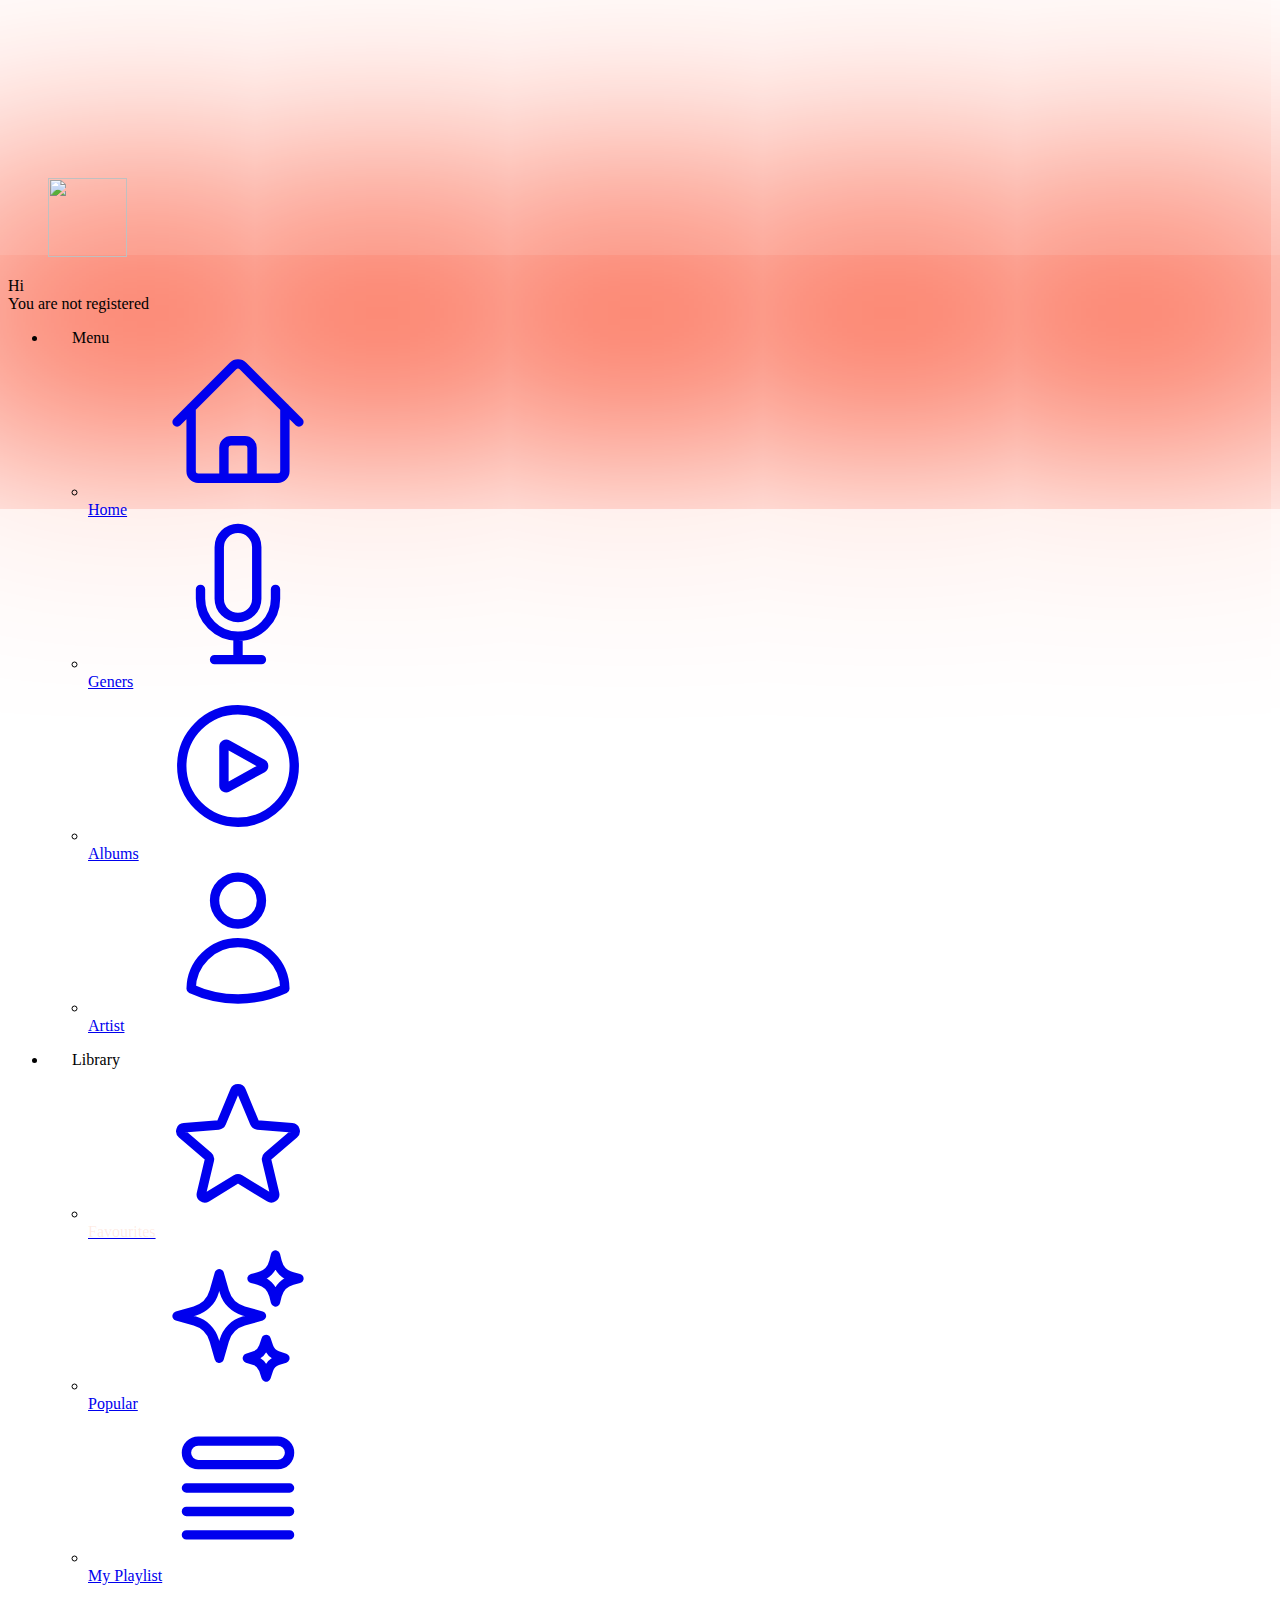
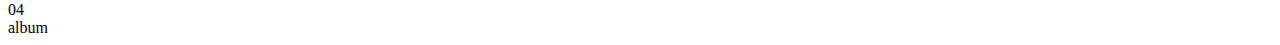
==== assets/pages/albums.html @ 78aefdf7 "music player start" ====
<!DOCTYPE html>
<html lang="en">

<head>
    <meta charset="UTF-8">
    <meta name="viewport" content="width=device-width, initial-scale=1.0">
    <link rel="stylesheet" href="assets/styles/style.css">
    <title>Music Player</title>
</head>

<body class="overflow-x-hidden w-full  flex bg-black-one">
    <!-- SVG Sprite -->
    <svg class="hidden">
        <symbol id="home" xmlns="http://www.w3.org/2000/svg" fill="none" viewBox="0 0 24 24" stroke-width="1.5"
            stroke="currentColor" class="size-6">
            <path stroke-linecap="round" stroke-linejoin="round"
                d="m2.25 12 8.954-8.955c.44-.439 1.152-.439 1.591 0L21.75 12M4.5 9.75v10.125c0 .621.504 1.125 1.125 1.125H9.75v-4.875c0-.621.504-1.125 1.125-1.125h2.25c.621 0 1.125.504 1.125 1.125V21h4.125c.621 0 1.125-.504 1.125-1.125V9.75M8.25 21h8.25" />
        </symbol>
        <symbol id="geners" xmlns="http://www.w3.org/2000/svg" fill="none" viewBox="0 0 24 24" stroke-width="1.5"
            stroke="currentColor" class="size-6">
            <path stroke-linecap="round" stroke-linejoin="round"
                d="M12 18.75a6 6 0 0 0 6-6v-1.5m-6 7.5a6 6 0 0 1-6-6v-1.5m6 7.5v3.75m-3.75 0h7.5M12 15.75a3 3 0 0 1-3-3V4.5a3 3 0 1 1 6 0v8.25a3 3 0 0 1-3 3Z" />
        </symbol>
        <symbol id="albums" xmlns="http://www.w3.org/2000/svg" fill="none" viewBox="0 0 24 24" stroke-width="1.5"
            stroke="currentColor" class="size-6">
            <path stroke-linecap="round" stroke-linejoin="round" d="M21 12a9 9 0 1 1-18 0 9 9 0 0 1 18 0Z" />
            <path stroke-linecap="round" stroke-linejoin="round"
                d="M15.91 11.672a.375.375 0 0 1 0 .656l-5.603 3.113a.375.375 0 0 1-.557-.328V8.887c0-.286.307-.466.557-.327l5.603 3.112Z" />
        </symbol>

        <symbol id="artist" xmlns="http://www.w3.org/2000/svg" fill="none" viewBox="0 0 24 24" stroke-width="1.5"
            stroke="currentColor" class="size-6">
            <path stroke-linecap="round" stroke-linejoin="round"
                d="M15.75 6a3.75 3.75 0 1 1-7.5 0 3.75 3.75 0 0 1 7.5 0ZM4.501 20.118a7.5 7.5 0 0 1 14.998 0A17.933 17.933 0 0 1 12 21.75c-2.676 0-5.216-.584-7.499-1.632Z" />
        </symbol>
        <symbol id="fav" xmlns="http://www.w3.org/2000/svg" fill="none" viewBox="0 0 24 24" stroke-width="1.5"
            stroke="currentColor" class="size-6">
            <path stroke-linecap="round" stroke-linejoin="round"
                d="M21 8.25c0-2.485-2.099-4.5-4.688-4.5-1.935 0-3.597 1.126-4.312 2.733-.715-1.607-2.377-2.733-4.313-2.733C5.1 3.75 3 5.765 3 8.25c0 7.22 9 12 9 12s9-4.78 9-12Z" />
        </symbol>

        <symbol id="playlist" xmlns="http://www.w3.org/2000/svg" fill="none" viewBox="0 0 24 24" stroke-width="1.5"
            stroke="currentColor" class="size-6">
            <path stroke-linecap="round" stroke-linejoin="round"
                d="M3.75 12h16.5m-16.5 3.75h16.5M3.75 19.5h16.5M5.625 4.5h12.75a1.875 1.875 0 0 1 0 3.75H5.625a1.875 1.875 0 0 1 0-3.75Z" />
        </symbol>
        <symbol id="star" xmlns="http://www.w3.org/2000/svg" fill="none" viewBox="0 0 24 24" stroke-width="1.5"
            stroke="currentColor" class="size-6">
            <path stroke-linecap="round" stroke-linejoin="round"
                d="M11.48 3.499a.562.562 0 0 1 1.04 0l2.125 5.111a.563.563 0 0 0 .475.345l5.518.442c.499.04.701.663.321.988l-4.204 3.602a.563.563 0 0 0-.182.557l1.285 5.385a.562.562 0 0 1-.84.61l-4.725-2.885a.562.562 0 0 0-.586 0L6.982 20.54a.562.562 0 0 1-.84-.61l1.285-5.386a.562.562 0 0 0-.182-.557l-4.204-3.602a.562.562 0 0 1 .321-.988l5.518-.442a.563.563 0 0 0 .475-.345L11.48 3.5Z" />
        </symbol>
        <symbol id="popular" xmlns="http://www.w3.org/2000/svg" fill="none" viewBox="0 0 24 24" stroke-width="1.5"
            stroke="currentColor" class="size-6">
            <path stroke-linecap="round" stroke-linejoin="round"
                d="M9.813 15.904 9 18.75l-.813-2.846a4.5 4.5 0 0 0-3.09-3.09L2.25 12l2.846-.813a4.5 4.5 0 0 0 3.09-3.09L9 5.25l.813 2.846a4.5 4.5 0 0 0 3.09 3.09L15.75 12l-2.846.813a4.5 4.5 0 0 0-3.09 3.09ZM18.259 8.715 18 9.75l-.259-1.035a3.375 3.375 0 0 0-2.455-2.456L14.25 6l1.036-.259a3.375 3.375 0 0 0 2.455-2.456L18 2.25l.259 1.035a3.375 3.375 0 0 0 2.456 2.456L21.75 6l-1.035.259a3.375 3.375 0 0 0-2.456 2.456ZM16.894 20.567 16.5 21.75l-.394-1.183a2.25 2.25 0 0 0-1.423-1.423L13.5 18.75l1.183-.394a2.25 2.25 0 0 0 1.423-1.423l.394-1.183.394 1.183a2.25 2.25 0 0 0 1.423 1.423l1.183.394-1.183.394a2.25 2.25 0 0 0-1.423 1.423Z" />
        </symbol>

    </svg>
    <header class="w-30-p grid grid-cols-1 grid-rows-1 py-4 pr-4">
        <div class="w-full grid grid-flow-col grid-rows-4 gap-5">
            <!-- Logo & Registered Name -->
            <div class="grid grid-cols-1 grid-rows-1 pl-8 relative">
                <div class="flex justify-start items-center">
                    <figure>
                        <img src="assets/img/Group1.png" width="79" height="79" alt="">
                    </figure>
                </div>
                <div>
                    <div>
                        <span class="text-wite-one opacity-50 text-2xl">Hi</span>
                    </div>
                    <div>
                        <span class="registername text-wite-one text-4xl font-semibold">
                            You are not registered
                        </span>
                    </div>
                </div>
                <div class="absolute top-0 left-0 bg-transparent w-34 h34 rounded-full z-[-10] opacity-15"
                    style="box-shadow: 0 0 500px 100px #f9310e;"></div>
            </div>
            <!-- Menu -->

            <nav class="grid grid-cols-1 grid-rows-1">
                <ul class="grid">
                    <li class="grid gap-5">
                        <span class="text-xl text-wite-one">
                            &nbsp; &nbsp;&nbsp; &nbsp;Menu
                        </span>
                        <ul
                            class="grid grid-cols-1 grid-rows-4  *:flex *:border-l-8 *:border-l-transparent *:hover:bg-linear-to-r *:hover:from-red-two *:hover:via-red-three *:hover:border-l-red-600">
                            <li>
                                <a class="link flex items-center gap-5 pl-5 py-1 w-full group" href="#/" data-route="#/">
                                    <div>
                                        <span>
                                            <svg class="text-wite-one group-hover:opacity-100 opacity-50 w-5 h-5">
                                                <use href="#home"></use>
                                            </svg>
                                        </span>
                                    </div>
                                    <div>
                                        <span
                                            class="text-wite-one opacity-50 group-hover:opacity-100 text-xl">Home</span>
                                    </div>
                                </a>
                            </li>
                            <li>
                                <a class="link flex items-center gap-5 pl-5 py-1 w-full group" href="#/geners" data-route="#/geners">
                                    <div>
                                        <span>
                                            <svg class="text-wite-one opacity-50 w-5 h-5 group-hover:opacity-100">
                                                <use href="#geners"></use>
                                            </svg>
                                        </span>
                                    </div>
                                    <div>
                                        <span
                                            class="text-wite-one opacity-50 text-xl group-hover:opacity-100">Geners</span>
                                    </div>
                                </a>
                            </li>
                            <li class="bg-linear-to-r
                            from-red-two
                            via-red-three
                            !border-l-red-600
                            border-l-8">
                                <a class="link flex items-center gap-5 pl-5 py-1 w-full group" href="#/albums" data-route="#/albums">
                                    <div>
                                        <span>
                                            <svg class="text-wite-one opacity-50 w-5 h-5 group-hover:opacity-100">
                                                <use href="#albums"></use>
                                            </svg>
                                        </span>
                                    </div>
                                    <div>
                                        <span
                                            class="text-wite-one opacity-50 text-xl group-hover:opacity-100">Albums</span>
                                    </div>
                                </a>
                            </li>
                            <li>
                                <a class="link flex items-center gap-5 pl-5 py-1 w-full group" href="#/artist" data-route="#/artist">
                                    <div>
                                        <span>
                                            <svg class="text-wite-one opacity-50 w-5 h-5 group-hover:opacity-100">
                                                <use href="#artist"></use>
                                            </svg>
                                        </span>
                                    </div>
                                    <div>
                                        <span
                                            class="text-wite-one opacity-50 text-xl group-hover:opacity-100">Artist</span>
                                    </div>
                                </a>
                            </li>
                        </ul>
                    </li>
                </ul>
            </nav>
            <nav class="grid grid-cols-1 grid-rows-1">
                <ul class="grid">
                    <li class="grid gap-5">
                        <span class="text-xl text-wite-one">
                            &nbsp; &nbsp;&nbsp; &nbsp;Library
                        </span>
                        <ul
                            class="grid grid-cols-1 grid-rows-4 *:flex *:border-l-8 *:border-l-transparent *:hover:bg-linear-to-r *:hover:from-red-two *:hover:via-red-three *:hover:border-l-red-600">
                            <li>
                                <a class="link flex items-center gap-5 pl-5 py-1 w-full group" href="#/Favourites" data-route="#/Favourites">
                                    <div>
                                        <span>
                                            <svg class="text-wite-one opacity-50 w-5 h-5 group-hover:opacity-100">
                                                <use href="#star"></use>
                                            </svg>
                                        </span>
                                    </div>
                                    <div style="color: #fd642c22;">
                                        <span
                                            class="text-wite-one opacity-50 text-xl group-hover:opacity-100">Favourites</span>
                                    </div>
                                </a>
                            </li>
                            <li>
                                <a class="link flex items-center gap-5 pl-5 py-1 w-full group" href="#/Popular" data-route="#/Popular">
                                    <div>
                                        <span>
                                            <svg class="text-wite-one opacity-50 w-5 h-5 group-hover:opacity-100">
                                                <use href="#popular"></use>
                                            </svg>
                                        </span>
                                    </div>
                                    <div>
                                        <span
                                            class="text-wite-one opacity-50 text-xl group-hover:opacity-100">Popular</span>
                                    </div>
                                </a>
                            </li>
                            <li>
                                <a class="link flex items-center gap-5 pl-5 py-1 w-full group" href="#/playlist"  data-route="#/playlist">
                                    <div>
                                        <span>
                                            <svg class="text-wite-one opacity-50 w-5 h-5 group-hover:opacity-100">
                                                <use href="#playlist"></use>
                                            </svg>
                                        </span>
                                    </div>
                                    <div class="">
                                        <span class="text-wite-one opacity-50 text-xl group-hover:opacity-100">My
                                            Playlist</span>
                                    </div>
                                </a>
                            </li>
                        </ul>
                    </li>
                </ul>
            </nav>
            <div class="grid grid-cols-1 grid-rows-1">04</div>
        </div>
    </header>
    <main class="w-70-p text-white text-6xl">
album
    </main>
    <script type="module" src="assets/scripts/SPA.js"></script>
</body>

</html>
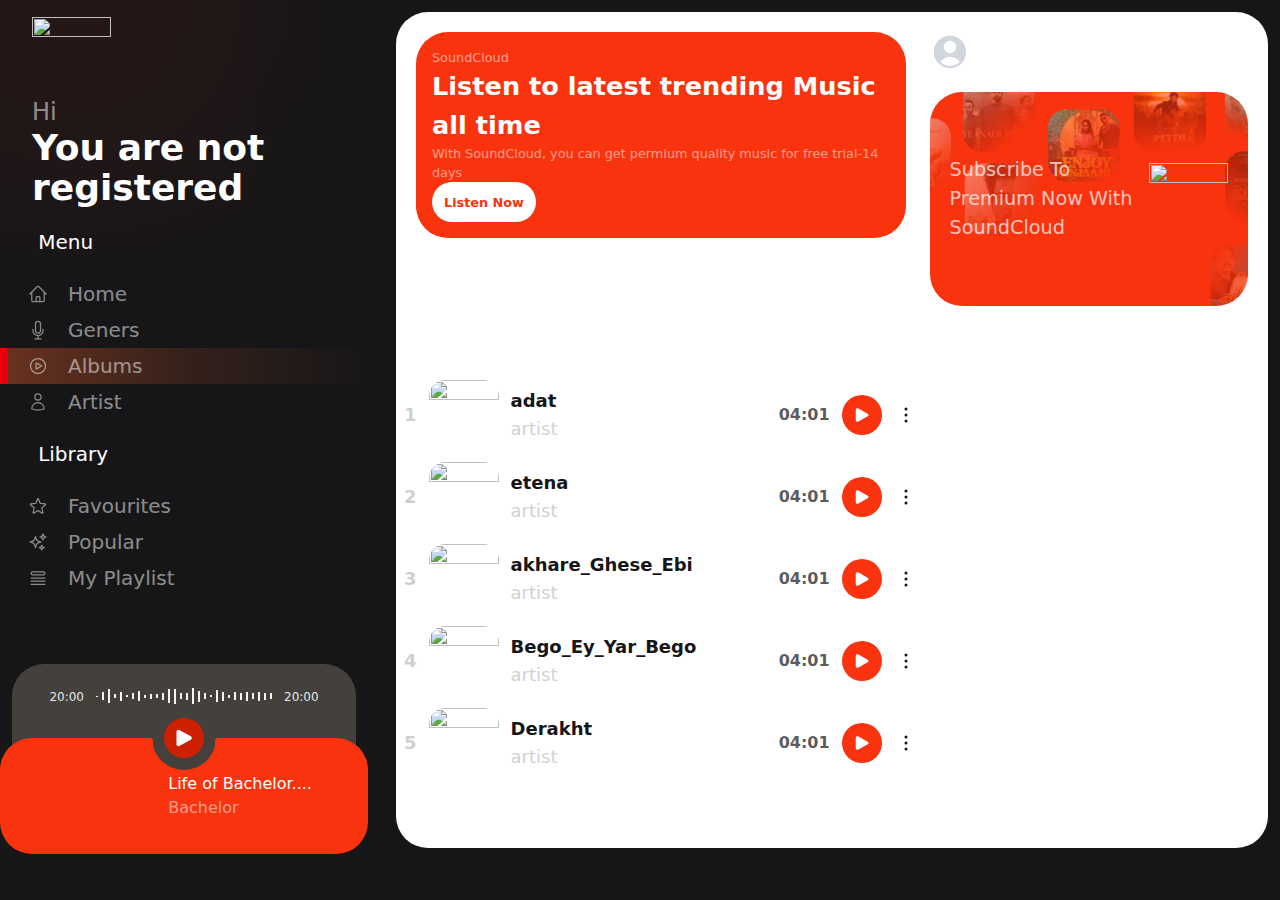
==== commit 52e8cc50: "qweqwe" ====
--- a/assets/pages/albums.html
+++ b/assets/pages/albums.html
@@ -4,7 +4,7 @@
 <head>
     <meta charset="UTF-8">
     <meta name="viewport" content="width=device-width, initial-scale=1.0">
-    <link rel="stylesheet" href="assets/styles/style.css">
+    <link rel="stylesheet" href="../styles/style.css">
     <title>Music Player</title>
 </head>
 
@@ -54,6 +54,22 @@
             <path stroke-linecap="round" stroke-linejoin="round"
                 d="M9.813 15.904 9 18.75l-.813-2.846a4.5 4.5 0 0 0-3.09-3.09L2.25 12l2.846-.813a4.5 4.5 0 0 0 3.09-3.09L9 5.25l.813 2.846a4.5 4.5 0 0 0 3.09 3.09L15.75 12l-2.846.813a4.5 4.5 0 0 0-3.09 3.09ZM18.259 8.715 18 9.75l-.259-1.035a3.375 3.375 0 0 0-2.455-2.456L14.25 6l1.036-.259a3.375 3.375 0 0 0 2.455-2.456L18 2.25l.259 1.035a3.375 3.375 0 0 0 2.456 2.456L21.75 6l-1.035.259a3.375 3.375 0 0 0-2.456 2.456ZM16.894 20.567 16.5 21.75l-.394-1.183a2.25 2.25 0 0 0-1.423-1.423L13.5 18.75l1.183-.394a2.25 2.25 0 0 0 1.423-1.423l.394-1.183.394 1.183a2.25 2.25 0 0 0 1.423 1.423l1.183.394-1.183.394a2.25 2.25 0 0 0-1.423 1.423Z" />
         </symbol>
+        <symbol id="play" xmlns="http://www.w3.org/2000/svg" viewBox="0 0 24 24" fill="currentColor" class="size-6">
+            <path fill-rule="evenodd"
+                d="M4.5 5.653c0-1.427 1.529-2.33 2.779-1.643l11.54 6.347c1.295.712 1.295 2.573 0 3.286L7.28 19.99c-1.25.687-2.779-.217-2.779-1.643V5.653Z"
+                clip-rule="evenodd" />
+        </symbol>
+        <symbol id="user" xmlns="http://www.w3.org/2000/svg" viewBox="0 0 24 24" fill="currentColor" class="size-6">
+            <path fill-rule="evenodd"
+                d="M18.685 19.097A9.723 9.723 0 0 0 21.75 12c0-5.385-4.365-9.75-9.75-9.75S2.25 6.615 2.25 12a9.723 9.723 0 0 0 3.065 7.097A9.716 9.716 0 0 0 12 21.75a9.716 9.716 0 0 0 6.685-2.653Zm-12.54-1.285A7.486 7.486 0 0 1 12 15a7.486 7.486 0 0 1 5.855 2.812A8.224 8.224 0 0 1 12 20.25a8.224 8.224 0 0 1-5.855-2.438ZM15.75 9a3.75 3.75 0 1 1-7.5 0 3.75 3.75 0 0 1 7.5 0Z"
+                clip-rule="evenodd" />
+        </symbol>
+        <symbol id="elipsis" xmlns="http://www.w3.org/2000/svg" fill="none" viewBox="0 0 24 24" stroke-width="1.5"
+            stroke="currentColor" class="size-6">
+            <path stroke-linecap="round" stroke-linejoin="round"
+                d="M12 6.75a.75.75 0 1 1 0-1.5.75.75 0 0 1 0 1.5ZM12 12.75a.75.75 0 1 1 0-1.5.75.75 0 0 1 0 1.5ZM12 18.75a.75.75 0 1 1 0-1.5.75.75 0 0 1 0 1.5Z" />
+        </symbol>
+
 
     </svg>
     <header class="w-30-p grid grid-cols-1 grid-rows-1 py-4 pr-4">
@@ -89,7 +105,8 @@
                         <ul
                             class="grid grid-cols-1 grid-rows-4  *:flex *:border-l-8 *:border-l-transparent *:hover:bg-linear-to-r *:hover:from-red-two *:hover:via-red-three *:hover:border-l-red-600">
                             <li>
-                                <a class="link flex items-center gap-5 pl-5 py-1 w-full group" href="#/" data-route="#/">
+                                <a class="link flex items-center gap-5 pl-5 py-1 w-full group" href="../../index.html"
+                                    data-route="#/">
                                     <div>
                                         <span>
                                             <svg class="text-wite-one group-hover:opacity-100 opacity-50 w-5 h-5">
@@ -104,7 +121,8 @@
                                 </a>
                             </li>
                             <li>
-                                <a class="link flex items-center gap-5 pl-5 py-1 w-full group" href="#/geners" data-route="#/geners">
+                                <a class="link flex items-center gap-5 pl-5 py-1 w-full group" href="geners.html"
+                                    data-route="#/geners">
                                     <div>
                                         <span>
                                             <svg class="text-wite-one opacity-50 w-5 h-5 group-hover:opacity-100">
@@ -123,7 +141,8 @@
                             via-red-three
                             !border-l-red-600
                             border-l-8">
-                                <a class="link flex items-center gap-5 pl-5 py-1 w-full group" href="#/albums" data-route="#/albums">
+                                <a class="link flex items-center gap-5 pl-5 py-1 w-full group" href="albums.html"
+                                    data-route="#/albums">
                                     <div>
                                         <span>
                                             <svg class="text-wite-one opacity-50 w-5 h-5 group-hover:opacity-100">
@@ -138,7 +157,8 @@
                                 </a>
                             </li>
                             <li>
-                                <a class="link flex items-center gap-5 pl-5 py-1 w-full group" href="#/artist" data-route="#/artist">
+                                <a class="link flex items-center gap-5 pl-5 py-1 w-full group" href="artist.html"
+                                    data-route="#/artist">
                                     <div>
                                         <span>
                                             <svg class="text-wite-one opacity-50 w-5 h-5 group-hover:opacity-100">
@@ -165,7 +185,8 @@
                         <ul
                             class="grid grid-cols-1 grid-rows-4 *:flex *:border-l-8 *:border-l-transparent *:hover:bg-linear-to-r *:hover:from-red-two *:hover:via-red-three *:hover:border-l-red-600">
                             <li>
-                                <a class="link flex items-center gap-5 pl-5 py-1 w-full group" href="#/Favourites" data-route="#/Favourites">
+                                <a class="link flex items-center gap-5 pl-5 py-1 w-full group" href="fav.html"
+                                    data-route="#/Favourites">
                                     <div>
                                         <span>
                                             <svg class="text-wite-one opacity-50 w-5 h-5 group-hover:opacity-100">
@@ -180,7 +201,8 @@
                                 </a>
                             </li>
                             <li>
-                                <a class="link flex items-center gap-5 pl-5 py-1 w-full group" href="#/Popular" data-route="#/Popular">
+                                <a class="link flex items-center gap-5 pl-5 py-1 w-full group" href="popular.html"
+                                    data-route="#/Popular">
                                     <div>
                                         <span>
                                             <svg class="text-wite-one opacity-50 w-5 h-5 group-hover:opacity-100">
@@ -195,7 +217,8 @@
                                 </a>
                             </li>
                             <li>
-                                <a class="link flex items-center gap-5 pl-5 py-1 w-full group" href="#/playlist"  data-route="#/playlist">
+                                <a class="link flex items-center gap-5 pl-5 py-1 w-full group" href="myplaylist.html"
+                                    data-route="#/playlist">
                                     <div>
                                         <span>
                                             <svg class="text-wite-one opacity-50 w-5 h-5 group-hover:opacity-100">
@@ -213,13 +236,198 @@
                     </li>
                 </ul>
             </nav>
-            <div class="grid grid-cols-1 grid-rows-1">04</div>
+            <div class="grid p-3 relative">
+                <div class="bg-stone-700 rounded-4xl  w-full flex items-start pt-5 px-2">
+                    <div class="w-full flex justify-center items-center gap-3">
+                        <div>
+                            <span class="text-gray-200 text-xs">20:00</span>
+                        </div>
+                        <div
+                            class="progres flex justify-center items-center gap-1 cursor-pointer *:cursor-pointer *:min-w-0.5 *:max-w-0.5 *:bg-gray-100 *:flex ">
+                            <div></div>
+                            <div></div>
+                            <div></div>
+                            <div></div>
+                            <div></div>
+                            <div></div>
+                            <div></div>
+                            <div></div>
+                            <div></div>
+                            <div></div>
+                            <div></div>
+                            <div></div>
+                            <div></div>
+                            <div></div>
+                            <div></div>
+                            <div></div>
+                            <div></div>
+                            <div></div>
+                            <div></div>
+                            <div></div>
+                            <div></div>
+                            <div></div>
+                            <div></div>
+                            <div></div>
+                            <div></div>
+                            <div></div>
+                            <div></div>
+                            <div></div>
+                            <div></div>
+                            <div></div>
+                        </div>
+                        <div>
+                            <span class="text-gray-200 text-xs">20:00</span>
+                        </div>
+                    </div>
+                </div>
+                <div class="bg-[#F9330E] flex  items-center  rounded-4xl h-[60%] w-full absolute top-[45%]">
+                    <div class=" rounded-full w-16 h-16 bg-stone-700 absolute top-0 left-[50%] p-3"
+                        style="transform: translate(-50% , -50%);">
+                        <button
+                            class="playerbtn rounded-full w-full h-full bg-[#CC2000] flex justify-center items-center relative">
+                            <span class="">
+                                <svg class="size-6 text-wite-one ">
+                                    <use href="#play">
+
+                                    </use>
+                                </svg>
+                            </span>
+                        </button>
+                    </div>
+                    <div class="flex justify-around items-center w-full">
+                        <div>
+                            <figure>
+                                <img src="assets/img/Rectangle 8.png" alt="">
+                            </figure>
+                        </div>
+                        <div>
+                            <div>
+                                <h4 class="text-wite-one">
+                                    Life of Bachelor....
+                                </h4>
+                            </div>
+                            <div>
+                                <h6 class="text-wite-one opacity-50">
+                                    Bachelor
+                                </h6>
+                            </div>
+                        </div>
+                    </div>
+                </div>
+            </div>
         </div>
     </header>
-    <main class="w-70-p text-white text-6xl">
-album
+    <main class="w-70-p p-3 flex">
+        <section class="bg-wite-one rounded-4xl w-full p-2 grid">
+            <div class="flex w-full">
+                <div class="p-3 w-[60%]">
+                    <div class="rounded-4xl flex bg-[#F9330E] p-4">
+                        <div class="grid">
+                            <div>
+                                <h1 class="text-wite-one opacity-50 text-[1vw]">SoundCloud</h1>
+                            </div>
+                            <div>
+                                <h2 class="text-wite-one text-[2vw] font-semibold">Listen to latest trending Music
+                                    all time</h2>
+                            </div>
+                            <div>
+                                <p class="text-wite-one opacity-50 text-[1vw]">With SoundCloud, you can get permium
+                                    quality music for free trial-14 days</p>
+                            </div>
+                            <div>
+                                <a class="rounded-4xl bg-wite-one inline-block px-3 py-2" href="#">
+                                    <div>
+                                        <span class="text-wite-one "></span>
+                                    </div>
+                                    <div>
+                                        <span class="text-[#F9330E] font-semibold text-[1vw]">Listen Now</span>
+                                    </div>
+                                </a>
+                            </div>
+                        </div>
+                        <div>
+                            <figure class="h-full">
+                                <img class="h-[130%] translate-y-[-18.5%] object-cover" src="assets/img/q.png" alt="">
+                            </figure>
+                        </div>
+                    </div>
+                </div>
+                <!-- wefergwrhwrhetyjht3yjhhtyj -->
+                <div class="p-3 w-[40%] flex flex-col gap-5">
+                    <div class="flex">
+                        <div>
+                            <div><a href="#"><span><svg class="size-10 text-gray-300">
+                                            <use href="#user"></use>
+                                        </svg></span></a></div>
+                        </div>
+                        <div></div>
+                        <div></div>
+                    </div>
+                    <div class="rounded-4xl flex w-full bg-[#F9330E] overflow-hidden">
+                        <div class="flex w-full h-full backg pt-16 px-5 pb-16">
+                            <div class="flex justify-center items-end">
+                                <div>
+                                    <p class="text-wite-one opacity-70 text-[1.5vw]">Subscribe To Premium Now
+                                        With SoundCloud</p>
+                                </div>
+                                <div>
+                                    <figure>
+                                        <img src="assets/img/Group1.png" width="79" height="79" alt="">
+                                    </figure>
+                                </div>
+                            </div>
+                        </div>
+                    </div>
+                </div>
+            </div>
+            <!--  -->
+            <div class="flex">
+                <div class="w-[60%] flex flex-col ">
+                    <div></div>
+                    <div class="flex flex-col gap-3 terend">
+                        <!-- <div class="flex justify-around items-center w-full">
+                            <div>
+                                <span class="text-lg font-extrabold text-black-one opacity-20">
+                                    01
+                                </span>
+                            </div>
+                            <div>
+                                <figure>
+                                    <img class="overflow-hidden object-cover rounded-2xl"
+                                        src="assets/img/Rectangle 8.png" width="70" height="70" alt="">
+                                </figure>
+                            </div>
+                            <div class="flex flex-col">
+                                <div><span class="text-lg text-black-one font-semibold">name ahang</span></div>
+                                <div><span class="text-lg text-black-one opacity-20 ">artist</span></div>
+                            </div>
+                            <div><span class="text-base text-black-one font-extrabold opacity-70">04:01</span></div>
+                            <div class="w-10 h-10 bg-red-one rounded-full flex justify-center items-center">
+                                <svg class="w-5 h-5 text-wite-one">
+                                    <use href="#play"></use>
+                                </svg>
+                            </div>
+                            <div>
+                                <ul>
+                                    <li>
+                                        <span>
+                                            <svg class="size-6 text-black-one">
+                                                <use href="#elipsis"></use>
+                                            </svg>
+                                        </span>
+                                    </li>
+                                </ul>
+                            </div>
+                        </div> -->
+                    </div>
+                </div>
+                <div class="w-[40%]">
+
+                </div>
+            </div>
+        </section>
     </main>
-    <script type="module" src="assets/scripts/SPA.js"></script>
+    <script type="module" src="../scripts/SPA.js"></script>
 </body>
 
 </html>--- a/assets/styles/style.css
+++ b/assets/styles/style.css
@@ -0,0 +1,1214 @@
+/*! tailwindcss v4.0.0-beta.9 | MIT License | https://tailwindcss.com */
+@layer theme, base, components, utilities;
+@layer theme {
+  :root {
+    --font-sans: ui-sans-serif, system-ui, sans-serif, "Apple Color Emoji",
+      "Segoe UI Emoji", "Segoe UI Symbol", "Noto Color Emoji";
+    --font-serif: ui-serif, Georgia, Cambria, "Times New Roman", Times, serif;
+    --font-mono: ui-monospace, SFMono-Regular, Menlo, Monaco, Consolas,
+      "Liberation Mono", "Courier New", monospace;
+    --color-red-50: oklch(0.971 0.013 17.38);
+    --color-red-100: oklch(0.936 0.032 17.717);
+    --color-red-200: oklch(0.885 0.062 18.334);
+    --color-red-300: oklch(0.808 0.114 19.571);
+    --color-red-400: oklch(0.704 0.191 22.216);
+    --color-red-500: oklch(0.637 0.237 25.331);
+    --color-red-600: oklch(0.577 0.245 27.325);
+    --color-red-700: oklch(0.505 0.213 27.518);
+    --color-red-800: oklch(0.444 0.177 26.899);
+    --color-red-900: oklch(0.396 0.141 25.723);
+    --color-red-950: oklch(0.258 0.092 26.042);
+    --color-orange-50: oklch(0.98 0.016 73.684);
+    --color-orange-100: oklch(0.954 0.038 75.164);
+    --color-orange-200: oklch(0.901 0.076 70.697);
+    --color-orange-300: oklch(0.837 0.128 66.29);
+    --color-orange-400: oklch(0.75 0.183 55.934);
+    --color-orange-500: oklch(0.705 0.213 47.604);
+    --color-orange-600: oklch(0.646 0.222 41.116);
+    --color-orange-700: oklch(0.553 0.195 38.402);
+    --color-orange-800: oklch(0.47 0.157 37.304);
+    --color-orange-900: oklch(0.408 0.123 38.172);
+    --color-orange-950: oklch(0.266 0.079 36.259);
+    --color-amber-50: oklch(0.987 0.022 95.277);
+    --color-amber-100: oklch(0.962 0.059 95.617);
+    --color-amber-200: oklch(0.924 0.12 95.746);
+    --color-amber-300: oklch(0.879 0.169 91.605);
+    --color-amber-400: oklch(0.828 0.189 84.429);
+    --color-amber-500: oklch(0.769 0.188 70.08);
+    --color-amber-600: oklch(0.666 0.179 58.318);
+    --color-amber-700: oklch(0.555 0.163 48.998);
+    --color-amber-800: oklch(0.473 0.137 46.201);
+    --color-amber-900: oklch(0.414 0.112 45.904);
+    --color-amber-950: oklch(0.279 0.077 45.635);
+    --color-yellow-50: oklch(0.987 0.026 102.212);
+    --color-yellow-100: oklch(0.973 0.071 103.193);
+    --color-yellow-200: oklch(0.945 0.129 101.54);
+    --color-yellow-300: oklch(0.905 0.182 98.111);
+    --color-yellow-400: oklch(0.852 0.199 91.936);
+    --color-yellow-500: oklch(0.795 0.184 86.047);
+    --color-yellow-600: oklch(0.681 0.162 75.834);
+    --color-yellow-700: oklch(0.554 0.135 66.442);
+    --color-yellow-800: oklch(0.476 0.114 61.907);
+    --color-yellow-900: oklch(0.421 0.095 57.708);
+    --color-yellow-950: oklch(0.286 0.066 53.813);
+    --color-lime-50: oklch(0.986 0.031 120.757);
+    --color-lime-100: oklch(0.967 0.067 122.328);
+    --color-lime-200: oklch(0.938 0.127 124.321);
+    --color-lime-300: oklch(0.897 0.196 126.665);
+    --color-lime-400: oklch(0.841 0.238 128.85);
+    --color-lime-500: oklch(0.768 0.233 130.85);
+    --color-lime-600: oklch(0.648 0.2 131.684);
+    --color-lime-700: oklch(0.532 0.157 131.589);
+    --color-lime-800: oklch(0.453 0.124 130.933);
+    --color-lime-900: oklch(0.405 0.101 131.063);
+    --color-lime-950: oklch(0.274 0.072 132.109);
+    --color-green-50: oklch(0.982 0.018 155.826);
+    --color-green-100: oklch(0.962 0.044 156.743);
+    --color-green-200: oklch(0.925 0.084 155.995);
+    --color-green-300: oklch(0.871 0.15 154.449);
+    --color-green-400: oklch(0.792 0.209 151.711);
+    --color-green-500: oklch(0.723 0.219 149.579);
+    --color-green-600: oklch(0.627 0.194 149.214);
+    --color-green-700: oklch(0.527 0.154 150.069);
+    --color-green-800: oklch(0.448 0.119 151.328);
+    --color-green-900: oklch(0.393 0.095 152.535);
+    --color-green-950: oklch(0.266 0.065 152.934);
+    --color-emerald-50: oklch(0.979 0.021 166.113);
+    --color-emerald-100: oklch(0.95 0.052 163.051);
+    --color-emerald-200: oklch(0.905 0.093 164.15);
+    --color-emerald-300: oklch(0.845 0.143 164.978);
+    --color-emerald-400: oklch(0.765 0.177 163.223);
+    --color-emerald-500: oklch(0.696 0.17 162.48);
+    --color-emerald-600: oklch(0.596 0.145 163.225);
+    --color-emerald-700: oklch(0.508 0.118 165.612);
+    --color-emerald-800: oklch(0.432 0.095 166.913);
+    --color-emerald-900: oklch(0.378 0.077 168.94);
+    --color-emerald-950: oklch(0.262 0.051 172.552);
+    --color-teal-50: oklch(0.984 0.014 180.72);
+    --color-teal-100: oklch(0.953 0.051 180.801);
+    --color-teal-200: oklch(0.91 0.096 180.426);
+    --color-teal-300: oklch(0.855 0.138 181.071);
+    --color-teal-400: oklch(0.777 0.152 181.912);
+    --color-teal-500: oklch(0.704 0.14 182.503);
+    --color-teal-600: oklch(0.6 0.118 184.704);
+    --color-teal-700: oklch(0.511 0.096 186.391);
+    --color-teal-800: oklch(0.437 0.078 188.216);
+    --color-teal-900: oklch(0.386 0.063 188.416);
+    --color-teal-950: oklch(0.277 0.046 192.524);
+    --color-cyan-50: oklch(0.984 0.019 200.873);
+    --color-cyan-100: oklch(0.956 0.045 203.388);
+    --color-cyan-200: oklch(0.917 0.08 205.041);
+    --color-cyan-300: oklch(0.865 0.127 207.078);
+    --color-cyan-400: oklch(0.789 0.154 211.53);
+    --color-cyan-500: oklch(0.715 0.143 215.221);
+    --color-cyan-600: oklch(0.609 0.126 221.723);
+    --color-cyan-700: oklch(0.52 0.105 223.128);
+    --color-cyan-800: oklch(0.45 0.085 224.283);
+    --color-cyan-900: oklch(0.398 0.07 227.392);
+    --color-cyan-950: oklch(0.302 0.056 229.695);
+    --color-sky-50: oklch(0.977 0.013 236.62);
+    --color-sky-100: oklch(0.951 0.026 236.824);
+    --color-sky-200: oklch(0.901 0.058 230.902);
+    --color-sky-300: oklch(0.828 0.111 230.318);
+    --color-sky-400: oklch(0.746 0.16 232.661);
+    --color-sky-500: oklch(0.685 0.169 237.323);
+    --color-sky-600: oklch(0.588 0.158 241.966);
+    --color-sky-700: oklch(0.5 0.134 242.749);
+    --color-sky-800: oklch(0.443 0.11 240.79);
+    --color-sky-900: oklch(0.391 0.09 240.876);
+    --color-sky-950: oklch(0.293 0.066 243.157);
+    --color-blue-50: oklch(0.97 0.014 254.604);
+    --color-blue-100: oklch(0.932 0.032 255.585);
+    --color-blue-200: oklch(0.882 0.059 254.128);
+    --color-blue-300: oklch(0.809 0.105 251.813);
+    --color-blue-400: oklch(0.707 0.165 254.624);
+    --color-blue-500: oklch(0.623 0.214 259.815);
+    --color-blue-600: oklch(0.546 0.245 262.881);
+    --color-blue-700: oklch(0.488 0.243 264.376);
+    --color-blue-800: oklch(0.424 0.199 265.638);
+    --color-blue-900: oklch(0.379 0.146 265.522);
+    --color-blue-950: oklch(0.282 0.091 267.935);
+    --color-indigo-50: oklch(0.962 0.018 272.314);
+    --color-indigo-100: oklch(0.93 0.034 272.788);
+    --color-indigo-200: oklch(0.87 0.065 274.039);
+    --color-indigo-300: oklch(0.785 0.115 274.713);
+    --color-indigo-400: oklch(0.673 0.182 276.935);
+    --color-indigo-500: oklch(0.585 0.233 277.117);
+    --color-indigo-600: oklch(0.511 0.262 276.966);
+    --color-indigo-700: oklch(0.457 0.24 277.023);
+    --color-indigo-800: oklch(0.398 0.195 277.366);
+    --color-indigo-900: oklch(0.359 0.144 278.697);
+    --color-indigo-950: oklch(0.257 0.09 281.288);
+    --color-violet-50: oklch(0.969 0.016 293.756);
+    --color-violet-100: oklch(0.943 0.029 294.588);
+    --color-violet-200: oklch(0.894 0.057 293.283);
+    --color-violet-300: oklch(0.811 0.111 293.571);
+    --color-violet-400: oklch(0.702 0.183 293.541);
+    --color-violet-500: oklch(0.606 0.25 292.717);
+    --color-violet-600: oklch(0.541 0.281 293.009);
+    --color-violet-700: oklch(0.491 0.27 292.581);
+    --color-violet-800: oklch(0.432 0.232 292.759);
+    --color-violet-900: oklch(0.38 0.189 293.745);
+    --color-violet-950: oklch(0.283 0.141 291.089);
+    --color-purple-50: oklch(0.977 0.014 308.299);
+    --color-purple-100: oklch(0.946 0.033 307.174);
+    --color-purple-200: oklch(0.902 0.063 306.703);
+    --color-purple-300: oklch(0.827 0.119 306.383);
+    --color-purple-400: oklch(0.714 0.203 305.504);
+    --color-purple-500: oklch(0.627 0.265 303.9);
+    --color-purple-600: oklch(0.558 0.288 302.321);
+    --color-purple-700: oklch(0.496 0.265 301.924);
+    --color-purple-800: oklch(0.438 0.218 303.724);
+    --color-purple-900: oklch(0.381 0.176 304.987);
+    --color-purple-950: oklch(0.291 0.149 302.717);
+    --color-fuchsia-50: oklch(0.977 0.017 320.058);
+    --color-fuchsia-100: oklch(0.952 0.037 318.852);
+    --color-fuchsia-200: oklch(0.903 0.076 319.62);
+    --color-fuchsia-300: oklch(0.833 0.145 321.434);
+    --color-fuchsia-400: oklch(0.74 0.238 322.16);
+    --color-fuchsia-500: oklch(0.667 0.295 322.15);
+    --color-fuchsia-600: oklch(0.591 0.293 322.896);
+    --color-fuchsia-700: oklch(0.518 0.253 323.949);
+    --color-fuchsia-800: oklch(0.452 0.211 324.591);
+    --color-fuchsia-900: oklch(0.401 0.17 325.612);
+    --color-fuchsia-950: oklch(0.293 0.136 325.661);
+    --color-pink-50: oklch(0.971 0.014 343.198);
+    --color-pink-100: oklch(0.948 0.028 342.258);
+    --color-pink-200: oklch(0.899 0.061 343.231);
+    --color-pink-300: oklch(0.823 0.12 346.018);
+    --color-pink-400: oklch(0.718 0.202 349.761);
+    --color-pink-500: oklch(0.656 0.241 354.308);
+    --color-pink-600: oklch(0.592 0.249 0.584);
+    --color-pink-700: oklch(0.525 0.223 3.958);
+    --color-pink-800: oklch(0.459 0.187 3.815);
+    --color-pink-900: oklch(0.408 0.153 2.432);
+    --color-pink-950: oklch(0.284 0.109 3.907);
+    --color-rose-50: oklch(0.969 0.015 12.422);
+    --color-rose-100: oklch(0.941 0.03 12.58);
+    --color-rose-200: oklch(0.892 0.058 10.001);
+    --color-rose-300: oklch(0.81 0.117 11.638);
+    --color-rose-400: oklch(0.712 0.194 13.428);
+    --color-rose-500: oklch(0.645 0.246 16.439);
+    --color-rose-600: oklch(0.586 0.253 17.585);
+    --color-rose-700: oklch(0.514 0.222 16.935);
+    --color-rose-800: oklch(0.455 0.188 13.697);
+    --color-rose-900: oklch(0.41 0.159 10.272);
+    --color-rose-950: oklch(0.271 0.105 12.094);
+    --color-slate-50: oklch(0.984 0.003 247.858);
+    --color-slate-100: oklch(0.968 0.007 247.896);
+    --color-slate-200: oklch(0.929 0.013 255.508);
+    --color-slate-300: oklch(0.869 0.022 252.894);
+    --color-slate-400: oklch(0.704 0.04 256.788);
+    --color-slate-500: oklch(0.554 0.046 257.417);
+    --color-slate-600: oklch(0.446 0.043 257.281);
+    --color-slate-700: oklch(0.372 0.044 257.287);
+    --color-slate-800: oklch(0.279 0.041 260.031);
+    --color-slate-900: oklch(0.208 0.042 265.755);
+    --color-slate-950: oklch(0.129 0.042 264.695);
+    --color-gray-50: oklch(0.985 0.002 247.839);
+    --color-gray-100: oklch(0.967 0.003 264.542);
+    --color-gray-200: oklch(0.928 0.006 264.531);
+    --color-gray-300: oklch(0.872 0.01 258.338);
+    --color-gray-400: oklch(0.707 0.022 261.325);
+    --color-gray-500: oklch(0.551 0.027 264.364);
+    --color-gray-600: oklch(0.446 0.03 256.802);
+    --color-gray-700: oklch(0.373 0.034 259.733);
+    --color-gray-800: oklch(0.278 0.033 256.848);
+    --color-gray-900: oklch(0.21 0.034 264.665);
+    --color-gray-950: oklch(0.13 0.028 261.692);
+    --color-zinc-50: oklch(0.985 0 0);
+    --color-zinc-100: oklch(0.967 0.001 286.375);
+    --color-zinc-200: oklch(0.92 0.004 286.32);
+    --color-zinc-300: oklch(0.871 0.006 286.286);
+    --color-zinc-400: oklch(0.705 0.015 286.067);
+    --color-zinc-500: oklch(0.552 0.016 285.938);
+    --color-zinc-600: oklch(0.442 0.017 285.786);
+    --color-zinc-700: oklch(0.37 0.013 285.805);
+    --color-zinc-800: oklch(0.274 0.006 286.033);
+    --color-zinc-900: oklch(0.21 0.006 285.885);
+    --color-zinc-950: oklch(0.141 0.005 285.823);
+    --color-neutral-50: oklch(0.985 0 0);
+    --color-neutral-100: oklch(0.97 0 0);
+    --color-neutral-200: oklch(0.922 0 0);
+    --color-neutral-300: oklch(0.87 0 0);
+    --color-neutral-400: oklch(0.708 0 0);
+    --color-neutral-500: oklch(0.556 0 0);
+    --color-neutral-600: oklch(0.439 0 0);
+    --color-neutral-700: oklch(0.371 0 0);
+    --color-neutral-800: oklch(0.269 0 0);
+    --color-neutral-900: oklch(0.205 0 0);
+    --color-neutral-950: oklch(0.145 0 0);
+    --color-stone-50: oklch(0.985 0.001 106.423);
+    --color-stone-100: oklch(0.97 0.001 106.424);
+    --color-stone-200: oklch(0.923 0.003 48.717);
+    --color-stone-300: oklch(0.869 0.005 56.366);
+    --color-stone-400: oklch(0.709 0.01 56.259);
+    --color-stone-500: oklch(0.553 0.013 58.071);
+    --color-stone-600: oklch(0.444 0.011 73.639);
+    --color-stone-700: oklch(0.374 0.01 67.558);
+    --color-stone-800: oklch(0.268 0.007 34.298);
+    --color-stone-900: oklch(0.216 0.006 56.043);
+    --color-stone-950: oklch(0.147 0.004 49.25);
+    --color-black: #000;
+    --color-white: #fff;
+    --spacing: 0.25rem;
+    --breakpoint-sm: 40rem;
+    --breakpoint-md: 48rem;
+    --breakpoint-lg: 64rem;
+    --breakpoint-xl: 80rem;
+    --breakpoint-2xl: 96rem;
+    --container-3xs: 16rem;
+    --container-2xs: 18rem;
+    --container-xs: 20rem;
+    --container-sm: 24rem;
+    --container-md: 28rem;
+    --container-lg: 32rem;
+    --container-xl: 36rem;
+    --container-2xl: 42rem;
+    --container-3xl: 48rem;
+    --container-4xl: 56rem;
+    --container-5xl: 64rem;
+    --container-6xl: 72rem;
+    --container-7xl: 80rem;
+    --text-xs: 0.75rem;
+    --text-xs--line-height: calc(1 / 0.75);
+    --text-sm: 0.875rem;
+    --text-sm--line-height: calc(1.25 / 0.875);
+    --text-base: 1rem;
+    --text-base--line-height: calc(1.5 / 1);
+    --text-lg: 1.125rem;
+    --text-lg--line-height: calc(1.75 / 1.125);
+    --text-xl: 1.25rem;
+    --text-xl--line-height: calc(1.75 / 1.25);
+    --text-2xl: 1.5rem;
+    --text-2xl--line-height: calc(2 / 1.5);
+    --text-3xl: 1.875rem;
+    --text-3xl--line-height: calc(2.25 / 1.875);
+    --text-4xl: 2.25rem;
+    --text-4xl--line-height: calc(2.5 / 2.25);
+    --text-5xl: 3rem;
+    --text-5xl--line-height: 1;
+    --text-6xl: 3.75rem;
+    --text-6xl--line-height: 1;
+    --text-7xl: 4.5rem;
+    --text-7xl--line-height: 1;
+    --text-8xl: 6rem;
+    --text-8xl--line-height: 1;
+    --text-9xl: 8rem;
+    --text-9xl--line-height: 1;
+    --font-weight-thin: 100;
+    --font-weight-extralight: 200;
+    --font-weight-light: 300;
+    --font-weight-normal: 400;
+    --font-weight-medium: 500;
+    --font-weight-semibold: 600;
+    --font-weight-bold: 700;
+    --font-weight-extrabold: 800;
+    --font-weight-black: 900;
+    --tracking-tighter: -0.05em;
+    --tracking-tight: -0.025em;
+    --tracking-normal: 0em;
+    --tracking-wide: 0.025em;
+    --tracking-wider: 0.05em;
+    --tracking-widest: 0.1em;
+    --leading-tight: 1.25;
+    --leading-snug: 1.375;
+    --leading-normal: 1.5;
+    --leading-relaxed: 1.625;
+    --leading-loose: 2;
+    --radius-xs: 0.125rem;
+    --radius-sm: 0.25rem;
+    --radius-md: 0.375rem;
+    --radius-lg: 0.5rem;
+    --radius-xl: 0.75rem;
+    --radius-2xl: 1rem;
+    --radius-3xl: 1.5rem;
+    --radius-4xl: 2rem;
+    --shadow-2xs: 0 1px rgb(0 0 0 / 0.05);
+    --shadow-xs: 0 1px 2px 0 rgb(0 0 0 / 0.05);
+    --shadow-sm: 0 1px 3px 0 rgb(0 0 0 / 0.1), 0 1px 2px -1px rgb(0 0 0 / 0.1);
+    --shadow-md: 0 4px 6px -1px rgb(0 0 0 / 0.1),
+      0 2px 4px -2px rgb(0 0 0 / 0.1);
+    --shadow-lg: 0 10px 15px -3px rgb(0 0 0 / 0.1),
+      0 4px 6px -4px rgb(0 0 0 / 0.1);
+    --shadow-xl: 0 20px 25px -5px rgb(0 0 0 / 0.1),
+      0 8px 10px -6px rgb(0 0 0 / 0.1);
+    --shadow-2xl: 0 25px 50px -12px rgb(0 0 0 / 0.25);
+    --inset-shadow-2xs: inset 0 1px rgb(0 0 0 / 0.05);
+    --inset-shadow-xs: inset 0 1px 1px rgb(0 0 0 / 0.05);
+    --inset-shadow-sm: inset 0 2px 4px rgb(0 0 0 / 0.05);
+    --drop-shadow-xs: 0 1px 1px rgb(0 0 0 / 0.05);
+    --drop-shadow-sm: 0 1px 2px rgb(0 0 0 / 0.15);
+    --drop-shadow-md: 0 3px 3px rgb(0 0 0 / 0.12);
+    --drop-shadow-lg: 0 4px 4px rgb(0 0 0 / 0.15);
+    --drop-shadow-xl: 0 9px 7px rgb(0 0 0 / 0.1);
+    --drop-shadow-2xl: 0 25px 25px rgb(0 0 0 / 0.15);
+    --ease-in: cubic-bezier(0.4, 0, 1, 1);
+    --ease-out: cubic-bezier(0, 0, 0.2, 1);
+    --ease-in-out: cubic-bezier(0.4, 0, 0.2, 1);
+    --animate-spin: spin 1s linear infinite;
+    --animate-ping: ping 1s cubic-bezier(0, 0, 0.2, 1) infinite;
+    --animate-pulse: pulse 2s cubic-bezier(0.4, 0, 0.6, 1) infinite;
+    --animate-bounce: bounce 1s infinite;
+    --blur-xs: 4px;
+    --blur-sm: 8px;
+    --blur-md: 12px;
+    --blur-lg: 16px;
+    --blur-xl: 24px;
+    --blur-2xl: 40px;
+    --blur-3xl: 64px;
+    --perspective-dramatic: 100px;
+    --perspective-near: 300px;
+    --perspective-normal: 500px;
+    --perspective-midrange: 800px;
+    --perspective-distant: 1200px;
+    --aspect-video: 16 / 9;
+    --default-transition-duration: 150ms;
+    --default-transition-timing-function: cubic-bezier(0.4, 0, 0.2, 1);
+    --default-font-family: var(--font-sans);
+    --default-font-feature-settings: var(--font-sans--font-feature-settings);
+    --default-font-variation-settings: var(
+      --font-sans--font-variation-settings
+    );
+    --default-mono-font-family: var(--font-mono);
+    --default-mono-font-feature-settings: var(
+      --font-mono--font-feature-settings
+    );
+    --default-mono-font-variation-settings: var(
+      --font-mono--font-variation-settings
+    );
+    --color-red-one: #f9330e;
+    --color-black-one: #161618;
+    --color-red-two: #fd642c5a;
+    --color-red-three: #fd642c22;
+    --color-wite-one: #ffffff;
+    --color-gray-one: #f5f5f5;
+    --spacing-30-p: 30%;
+    --spacing-70-p: 70%;
+  }
+}
+@layer base {
+  *, ::after, ::before, ::backdrop, ::file-selector-button {
+    box-sizing: border-box;
+    margin: 0;
+    padding: 0;
+    border: 0 solid;
+  }
+  html, :host {
+    line-height: 1.5;
+    -webkit-text-size-adjust: 100%;
+    tab-size: 4;
+    font-family: var( --default-font-family, ui-sans-serif, system-ui, sans-serif, "Apple Color Emoji", "Segoe UI Emoji", "Segoe UI Symbol", "Noto Color Emoji" );
+    font-feature-settings: var(--default-font-feature-settings, normal);
+    font-variation-settings: var( --default-font-variation-settings, normal );
+    -webkit-tap-highlight-color: transparent;
+  }
+  body {
+    line-height: inherit;
+  }
+  hr {
+    height: 0;
+    color: inherit;
+    border-top-width: 1px;
+  }
+  abbr:where([title]) {
+    -webkit-text-decoration: underline dotted;
+    text-decoration: underline dotted;
+  }
+  h1, h2, h3, h4, h5, h6 {
+    font-size: inherit;
+    font-weight: inherit;
+  }
+  a {
+    color: inherit;
+    -webkit-text-decoration: inherit;
+    text-decoration: inherit;
+  }
+  b, strong {
+    font-weight: bolder;
+  }
+  code, kbd, samp, pre {
+    font-family: var( --default-mono-font-family, ui-monospace, SFMono-Regular, Menlo, Monaco, Consolas, "Liberation Mono", "Courier New", monospace );
+    font-feature-settings: var( --default-mono-font-feature-settings, normal );
+    font-variation-settings: var( --default-mono-font-variation-settings, normal );
+    font-size: 1em;
+  }
+  small {
+    font-size: 80%;
+  }
+  sub, sup {
+    font-size: 75%;
+    line-height: 0;
+    position: relative;
+    vertical-align: baseline;
+  }
+  sub {
+    bottom: -0.25em;
+  }
+  sup {
+    top: -0.5em;
+  }
+  table {
+    text-indent: 0;
+    border-color: inherit;
+    border-collapse: collapse;
+  }
+  :-moz-focusring {
+    outline: auto;
+  }
+  progress {
+    vertical-align: baseline;
+  }
+  summary {
+    display: list-item;
+  }
+  ol, ul, menu {
+    list-style-type: none;
+  }
+  img, svg, video, canvas, audio, iframe, embed, object {
+    display: block;
+    vertical-align: middle;
+  }
+  img, video {
+    max-width: 100%;
+    height: auto;
+  }
+  button, input, select, optgroup, textarea, ::file-selector-button {
+    font: inherit;
+    font-feature-settings: inherit;
+    font-variation-settings: inherit;
+    letter-spacing: inherit;
+    color: inherit;
+    border-radius: 0;
+    background-color: transparent;
+    opacity: 1;
+  }
+  :where(select:is([multiple], [size])) optgroup {
+    font-weight: bolder;
+  }
+  :where(select:is([multiple], [size])) optgroup option {
+    padding-inline-start: 20px;
+  }
+  ::file-selector-button {
+    margin-inline-end: 4px;
+  }
+  ::placeholder {
+    opacity: 1;
+    color: color-mix(in oklab, currentColor 50%, transparent);
+  }
+  textarea {
+    resize: vertical;
+  }
+  ::-webkit-search-decoration {
+    -webkit-appearance: none;
+  }
+  ::-webkit-date-and-time-value {
+    min-height: 1lh;
+    text-align: inherit;
+  }
+  ::-webkit-datetime-edit {
+    display: inline-flex;
+  }
+  ::-webkit-datetime-edit-fields-wrapper {
+    padding: 0;
+  }
+  ::-webkit-datetime-edit, ::-webkit-datetime-edit-year-field, ::-webkit-datetime-edit-month-field, ::-webkit-datetime-edit-day-field, ::-webkit-datetime-edit-hour-field, ::-webkit-datetime-edit-minute-field, ::-webkit-datetime-edit-second-field, ::-webkit-datetime-edit-millisecond-field, ::-webkit-datetime-edit-meridiem-field {
+    padding-block: 0;
+  }
+  :-moz-ui-invalid {
+    box-shadow: none;
+  }
+  button, input:where([type="button"], [type="reset"], [type="submit"]), ::file-selector-button {
+    appearance: button;
+  }
+  ::-webkit-inner-spin-button, ::-webkit-outer-spin-button {
+    height: auto;
+  }
+  [hidden]:where(:not([hidden="until-found"])) {
+    display: none !important;
+  }
+}
+@layer utilities {
+  .collapse {
+    visibility: collapse;
+  }
+  .absolute {
+    position: absolute;
+  }
+  .relative {
+    position: relative;
+  }
+  .top-0 {
+    top: calc(var(--spacing) * 0);
+  }
+  .top-\[45\%\] {
+    top: 45%;
+  }
+  .left-0 {
+    left: calc(var(--spacing) * 0);
+  }
+  .left-\[50\%\] {
+    left: 50%;
+  }
+  .z-\[-10\] {
+    z-index: -10;
+  }
+  .block {
+    display: block;
+  }
+  .flex {
+    display: flex;
+  }
+  .grid {
+    display: grid;
+  }
+  .hidden {
+    display: none;
+  }
+  .inline {
+    display: inline;
+  }
+  .inline-block {
+    display: inline-block;
+  }
+  .inline-flex {
+    display: inline-flex;
+  }
+  .list-item {
+    display: list-item;
+  }
+  .table {
+    display: table;
+  }
+  .size-5 {
+    width: calc(var(--spacing) * 5);
+    height: calc(var(--spacing) * 5);
+  }
+  .size-6 {
+    width: calc(var(--spacing) * 6);
+    height: calc(var(--spacing) * 6);
+  }
+  .size-10 {
+    width: calc(var(--spacing) * 10);
+    height: calc(var(--spacing) * 10);
+  }
+  .h-5 {
+    height: calc(var(--spacing) * 5);
+  }
+  .h-10 {
+    height: calc(var(--spacing) * 10);
+  }
+  .h-16 {
+    height: calc(var(--spacing) * 16);
+  }
+  .h-20 {
+    height: calc(var(--spacing) * 20);
+  }
+  .h-\[60\%\] {
+    height: 60%;
+  }
+  .h-\[130\%\] {
+    height: 130%;
+  }
+  .h-full {
+    height: 100%;
+  }
+  .h-screen {
+    height: 100vh;
+  }
+  .w-5 {
+    width: calc(var(--spacing) * 5);
+  }
+  .w-10 {
+    width: calc(var(--spacing) * 10);
+  }
+  .w-16 {
+    width: calc(var(--spacing) * 16);
+  }
+  .w-20 {
+    width: calc(var(--spacing) * 20);
+  }
+  .w-30-p {
+    width: var(--spacing-30-p);
+  }
+  .w-34 {
+    width: calc(var(--spacing) * 34);
+  }
+  .w-70-p {
+    width: var(--spacing-70-p);
+  }
+  .w-\[40\%\] {
+    width: 40%;
+  }
+  .w-\[60\%\] {
+    width: 60%;
+  }
+  .w-\[60\] {
+    width: 60;
+  }
+  .w-full {
+    width: 100%;
+  }
+  .w-screen {
+    width: 100vw;
+  }
+  .grow {
+    flex-grow: 1;
+  }
+  .border-collapse {
+    border-collapse: collapse;
+  }
+  .translate-y-\[-18\.5\%\] {
+    --tw-translate-y: -18.5%;
+    translate: var(--tw-translate-x) var(--tw-translate-y);
+  }
+  .transform {
+    transform: var(--tw-rotate-x) var(--tw-rotate-y) var(--tw-rotate-z) var(--tw-skew-x) var(--tw-skew-y);
+  }
+  .cursor-pointer {
+    cursor: pointer;
+  }
+  .resize {
+    resize: both;
+  }
+  .grid-flow-col {
+    grid-auto-flow: column;
+  }
+  .grid-cols-1 {
+    grid-template-columns: repeat(1, minmax(0, 1fr));
+  }
+  .grid-rows-1 {
+    grid-template-rows: repeat(1, minmax(0, 1fr));
+  }
+  .grid-rows-4 {
+    grid-template-rows: repeat(4, minmax(0, 1fr));
+  }
+  .flex-col {
+    flex-direction: column;
+  }
+  .items-center {
+    align-items: center;
+  }
+  .items-end {
+    align-items: flex-end;
+  }
+  .items-start {
+    align-items: flex-start;
+  }
+  .items-stretch {
+    align-items: stretch;
+  }
+  .justify-around {
+    justify-content: space-around;
+  }
+  .justify-center {
+    justify-content: center;
+  }
+  .justify-start {
+    justify-content: flex-start;
+  }
+  .gap-1 {
+    gap: calc(var(--spacing) * 1);
+  }
+  .gap-3 {
+    gap: calc(var(--spacing) * 3);
+  }
+  .gap-5 {
+    gap: calc(var(--spacing) * 5);
+  }
+  .overflow-hidden {
+    overflow: hidden;
+  }
+  .overflow-x-hidden {
+    overflow-x: hidden;
+  }
+  .rounded-2xl {
+    border-radius: var(--radius-2xl);
+  }
+  .rounded-3xl {
+    border-radius: var(--radius-3xl);
+  }
+  .rounded-4xl {
+    border-radius: var(--radius-4xl);
+  }
+  .rounded-full {
+    border-radius: calc(infinity * 1px);
+  }
+  .border {
+    border-style: var(--tw-border-style);
+    border-width: 1px;
+  }
+  .border-l-8 {
+    border-left-style: var(--tw-border-style);
+    border-left-width: 8px;
+  }
+  .\!border-l-red-600 {
+    border-left-color: var(--color-red-600) !important;
+  }
+  .bg-\[\#CC2000\] {
+    background-color: #CC2000;
+  }
+  .bg-\[\#F9330E\] {
+    background-color: #F9330E;
+  }
+  .bg-black-one {
+    background-color: var(--color-black-one);
+  }
+  .bg-red-800 {
+    background-color: var(--color-red-800);
+  }
+  .bg-red-one {
+    background-color: var(--color-red-one);
+  }
+  .bg-stone-700 {
+    background-color: var(--color-stone-700);
+  }
+  .bg-transparent {
+    background-color: transparent;
+  }
+  .bg-wite-one {
+    background-color: var(--color-wite-one);
+  }
+  .bg-linear-to-r {
+    --tw-gradient-position: to right in oklab,;
+    background-image: linear-gradient(var(--tw-gradient-stops));
+  }
+  .from-red-two {
+    --tw-gradient-from: var(--color-red-two);
+    --tw-gradient-stops: var(--tw-gradient-via-stops, var(--tw-gradient-position,) var(--tw-gradient-from) var(--tw-gradient-from-position), var(--tw-gradient-to) var(--tw-gradient-to-position));
+  }
+  .via-red-three {
+    --tw-gradient-via: var(--color-red-three);
+    --tw-gradient-via-stops: var(--tw-gradient-position,) var(--tw-gradient-from) var(--tw-gradient-from-position), var(--tw-gradient-via) var(--tw-gradient-via-position), var(--tw-gradient-to) var(--tw-gradient-to-position);
+    --tw-gradient-stops: var(--tw-gradient-via-stops);
+  }
+  .object-cover {
+    object-fit: cover;
+  }
+  .p-2 {
+    padding: calc(var(--spacing) * 2);
+  }
+  .p-3 {
+    padding: calc(var(--spacing) * 3);
+  }
+  .p-4 {
+    padding: calc(var(--spacing) * 4);
+  }
+  .p-5 {
+    padding: calc(var(--spacing) * 5);
+  }
+  .p-10 {
+    padding: calc(var(--spacing) * 10);
+  }
+  .px-2 {
+    padding-inline: calc(var(--spacing) * 2);
+  }
+  .px-3 {
+    padding-inline: calc(var(--spacing) * 3);
+  }
+  .px-5 {
+    padding-inline: calc(var(--spacing) * 5);
+  }
+  .py-1 {
+    padding-block: calc(var(--spacing) * 1);
+  }
+  .py-2 {
+    padding-block: calc(var(--spacing) * 2);
+  }
+  .py-4 {
+    padding-block: calc(var(--spacing) * 4);
+  }
+  .pt-5 {
+    padding-top: calc(var(--spacing) * 5);
+  }
+  .pt-16 {
+    padding-top: calc(var(--spacing) * 16);
+  }
+  .pr-4 {
+    padding-right: calc(var(--spacing) * 4);
+  }
+  .pb-16 {
+    padding-bottom: calc(var(--spacing) * 16);
+  }
+  .pl-5 {
+    padding-left: calc(var(--spacing) * 5);
+  }
+  .pl-8 {
+    padding-left: calc(var(--spacing) * 8);
+  }
+  .text-2xl {
+    font-size: var(--text-2xl);
+    line-height: var(--tw-leading, var(--text-2xl--line-height));
+  }
+  .text-4xl {
+    font-size: var(--text-4xl);
+    line-height: var(--tw-leading, var(--text-4xl--line-height));
+  }
+  .text-6xl {
+    font-size: var(--text-6xl);
+    line-height: var(--tw-leading, var(--text-6xl--line-height));
+  }
+  .text-7xl {
+    font-size: var(--text-7xl);
+    line-height: var(--tw-leading, var(--text-7xl--line-height));
+  }
+  .text-9xl {
+    font-size: var(--text-9xl);
+    line-height: var(--tw-leading, var(--text-9xl--line-height));
+  }
+  .text-base {
+    font-size: var(--text-base);
+    line-height: var(--tw-leading, var(--text-base--line-height));
+  }
+  .text-lg {
+    font-size: var(--text-lg);
+    line-height: var(--tw-leading, var(--text-lg--line-height));
+  }
+  .text-xl {
+    font-size: var(--text-xl);
+    line-height: var(--tw-leading, var(--text-xl--line-height));
+  }
+  .text-xs {
+    font-size: var(--text-xs);
+    line-height: var(--tw-leading, var(--text-xs--line-height));
+  }
+  .text-\[1\.5vw\] {
+    font-size: 1.5vw;
+  }
+  .text-\[1vw\] {
+    font-size: 1vw;
+  }
+  .text-\[2vw\] {
+    font-size: 2vw;
+  }
+  .font-extrabold {
+    --tw-font-weight: var(--font-weight-extrabold);
+    font-weight: var(--font-weight-extrabold);
+  }
+  .font-semibold {
+    --tw-font-weight: var(--font-weight-semibold);
+    font-weight: var(--font-weight-semibold);
+  }
+  .text-\[\#F9330E\] {
+    color: #F9330E;
+  }
+  .text-amber-400 {
+    color: var(--color-amber-400);
+  }
+  .text-black {
+    color: var(--color-black);
+  }
+  .text-black-one {
+    color: var(--color-black-one);
+  }
+  .text-blue-500 {
+    color: var(--color-blue-500);
+  }
+  .text-gray-200 {
+    color: var(--color-gray-200);
+  }
+  .text-gray-300 {
+    color: var(--color-gray-300);
+  }
+  .text-green-500 {
+    color: var(--color-green-500);
+  }
+  .text-red-600 {
+    color: var(--color-red-600);
+  }
+  .text-white {
+    color: var(--color-white);
+  }
+  .text-wite-one {
+    color: var(--color-wite-one);
+  }
+  .underline {
+    text-decoration-line: underline;
+  }
+  .opacity-0 {
+    opacity: 0%;
+  }
+  .opacity-15 {
+    opacity: 15%;
+  }
+  .opacity-20 {
+    opacity: 20%;
+  }
+  .opacity-50 {
+    opacity: 50%;
+  }
+  .opacity-70 {
+    opacity: 70%;
+  }
+  .outline {
+    outline-style: var(--tw-outline-style);
+    outline-width: 1px;
+  }
+  .\*\:flex {
+    :is(& > *) {
+      display: flex;
+    }
+  }
+  .\*\:max-w-0\.5 {
+    :is(& > *) {
+      max-width: calc(var(--spacing) * 0.5);
+    }
+  }
+  .\*\:min-w-0\.5 {
+    :is(& > *) {
+      min-width: calc(var(--spacing) * 0.5);
+    }
+  }
+  .\*\:cursor-pointer {
+    :is(& > *) {
+      cursor: pointer;
+    }
+  }
+  .\*\:border-l-8 {
+    :is(& > *) {
+      border-left-style: var(--tw-border-style);
+      border-left-width: 8px;
+    }
+  }
+  .\*\:border-l-transparent {
+    :is(& > *) {
+      border-left-color: transparent;
+    }
+  }
+  .\*\:bg-gray-100 {
+    :is(& > *) {
+      background-color: var(--color-gray-100);
+    }
+  }
+  .group-hover\:opacity-100 {
+    &:is(:where(.group):hover *) {
+      @media (hover: hover) {
+        opacity: 100%;
+      }
+    }
+  }
+  .\*\:hover\:border-l-red-600 {
+    :is(& > *) {
+      &:hover {
+        @media (hover: hover) {
+          border-left-color: var(--color-red-600);
+        }
+      }
+    }
+  }
+  .\*\:hover\:bg-linear-to-r {
+    :is(& > *) {
+      &:hover {
+        @media (hover: hover) {
+          --tw-gradient-position: to right in oklab,;
+          background-image: linear-gradient(var(--tw-gradient-stops));
+        }
+      }
+    }
+  }
+  .\*\:hover\:from-red-two {
+    :is(& > *) {
+      &:hover {
+        @media (hover: hover) {
+          --tw-gradient-from: var(--color-red-two);
+          --tw-gradient-stops: var(--tw-gradient-via-stops, var(--tw-gradient-position,) var(--tw-gradient-from) var(--tw-gradient-from-position), var(--tw-gradient-to) var(--tw-gradient-to-position));
+        }
+      }
+    }
+  }
+  .\*\:hover\:via-red-three {
+    :is(& > *) {
+      &:hover {
+        @media (hover: hover) {
+          --tw-gradient-via: var(--color-red-three);
+          --tw-gradient-via-stops: var(--tw-gradient-position,) var(--tw-gradient-from) var(--tw-gradient-from-position), var(--tw-gradient-via) var(--tw-gradient-via-position), var(--tw-gradient-to) var(--tw-gradient-to-position);
+          --tw-gradient-stops: var(--tw-gradient-via-stops);
+        }
+      }
+    }
+  }
+}
+span, svg, use {
+  pointer-events: none;
+}
+a > div {
+  pointer-events: none;
+}
+.playerbtn::after {
+  content: "";
+  width: 10px;
+  height: 10px;
+  background-color: #F9330E;
+  display: flex;
+  position: absolute;
+  top: 61%;
+  left: -41%;
+  border-radius: 50% 30% 40% 0;
+  transform: translate(-50%, -50%);
+}
+.playerbtn::before {
+  content: "";
+  width: 10px;
+  height: 10px;
+  background-color: #F9330E;
+  display: flex;
+  position: absolute;
+  top: 61%;
+  right: -65%;
+  border-radius: 30% 50% 0 40%;
+  transform: translate(-50%, -50%);
+}
+.backg {
+  background-image: url(../img/Group\ 8713.png);
+  background-position: center;
+  background-size: cover;
+  background-repeat: no-repeat;
+}
+@supports (-moz-orient: inline) {
+  @layer base {
+    *, ::before, ::after, ::backdrop {
+      --tw-translate-x: 0;
+      --tw-translate-y: 0;
+      --tw-translate-z: 0;
+      --tw-rotate-x: rotateX(0);
+      --tw-rotate-y: rotateY(0);
+      --tw-rotate-z: rotateZ(0);
+      --tw-skew-x: skewX(0);
+      --tw-skew-y: skewY(0);
+      --tw-border-style: solid;
+      --tw-gradient-position: initial;
+      --tw-gradient-from: #0000;
+      --tw-gradient-via: #0000;
+      --tw-gradient-to: #0000;
+      --tw-gradient-stops: initial;
+      --tw-gradient-via-stops: initial;
+      --tw-gradient-from-position: 0%;
+      --tw-gradient-via-position: 50%;
+      --tw-gradient-to-position: 100%;
+      --tw-font-weight: initial;
+      --tw-outline-style: solid;
+    }
+  }
+}
+@keyframes spin {
+  to {
+    transform: rotate(360deg);
+  }
+}
+@keyframes ping {
+  75%, 100% {
+    transform: scale(2);
+    opacity: 0;
+  }
+}
+@keyframes pulse {
+  50% {
+    opacity: 0.5;
+  }
+}
+@keyframes bounce {
+  0%, 100% {
+    transform: translateY(-25%);
+    animation-timing-function: cubic-bezier(0.8, 0, 1, 1);
+  }
+  50% {
+    transform: none;
+    animation-timing-function: cubic-bezier(0, 0, 0.2, 1);
+  }
+}
+@property --tw-translate-x {
+  syntax: "*";
+  inherits: false;
+  initial-value: 0;
+}
+@property --tw-translate-y {
+  syntax: "*";
+  inherits: false;
+  initial-value: 0;
+}
+@property --tw-translate-z {
+  syntax: "*";
+  inherits: false;
+  initial-value: 0;
+}
+@property --tw-rotate-x {
+  syntax: "*";
+  inherits: false;
+  initial-value: rotateX(0);
+}
+@property --tw-rotate-y {
+  syntax: "*";
+  inherits: false;
+  initial-value: rotateY(0);
+}
+@property --tw-rotate-z {
+  syntax: "*";
+  inherits: false;
+  initial-value: rotateZ(0);
+}
+@property --tw-skew-x {
+  syntax: "*";
+  inherits: false;
+  initial-value: skewX(0);
+}
+@property --tw-skew-y {
+  syntax: "*";
+  inherits: false;
+  initial-value: skewY(0);
+}
+@property --tw-border-style {
+  syntax: "*";
+  inherits: false;
+  initial-value: solid;
+}
+@property --tw-gradient-position {
+  syntax: "*";
+  inherits: false;
+}
+@property --tw-gradient-from {
+  syntax: "<color>";
+  inherits: false;
+  initial-value: #0000;
+}
+@property --tw-gradient-via {
+  syntax: "<color>";
+  inherits: false;
+  initial-value: #0000;
+}
+@property --tw-gradient-to {
+  syntax: "<color>";
+  inherits: false;
+  initial-value: #0000;
+}
+@property --tw-gradient-stops {
+  syntax: "*";
+  inherits: false;
+}
+@property --tw-gradient-via-stops {
+  syntax: "*";
+  inherits: false;
+}
+@property --tw-gradient-from-position {
+  syntax: "<length-percentage>";
+  inherits: false;
+  initial-value: 0%;
+}
+@property --tw-gradient-via-position {
+  syntax: "<length-percentage>";
+  inherits: false;
+  initial-value: 50%;
+}
+@property --tw-gradient-to-position {
+  syntax: "<length-percentage>";
+  inherits: false;
+  initial-value: 100%;
+}
+@property --tw-font-weight {
+  syntax: "*";
+  inherits: false;
+}
+@property --tw-outline-style {
+  syntax: "*";
+  inherits: false;
+  initial-value: solid;
+}
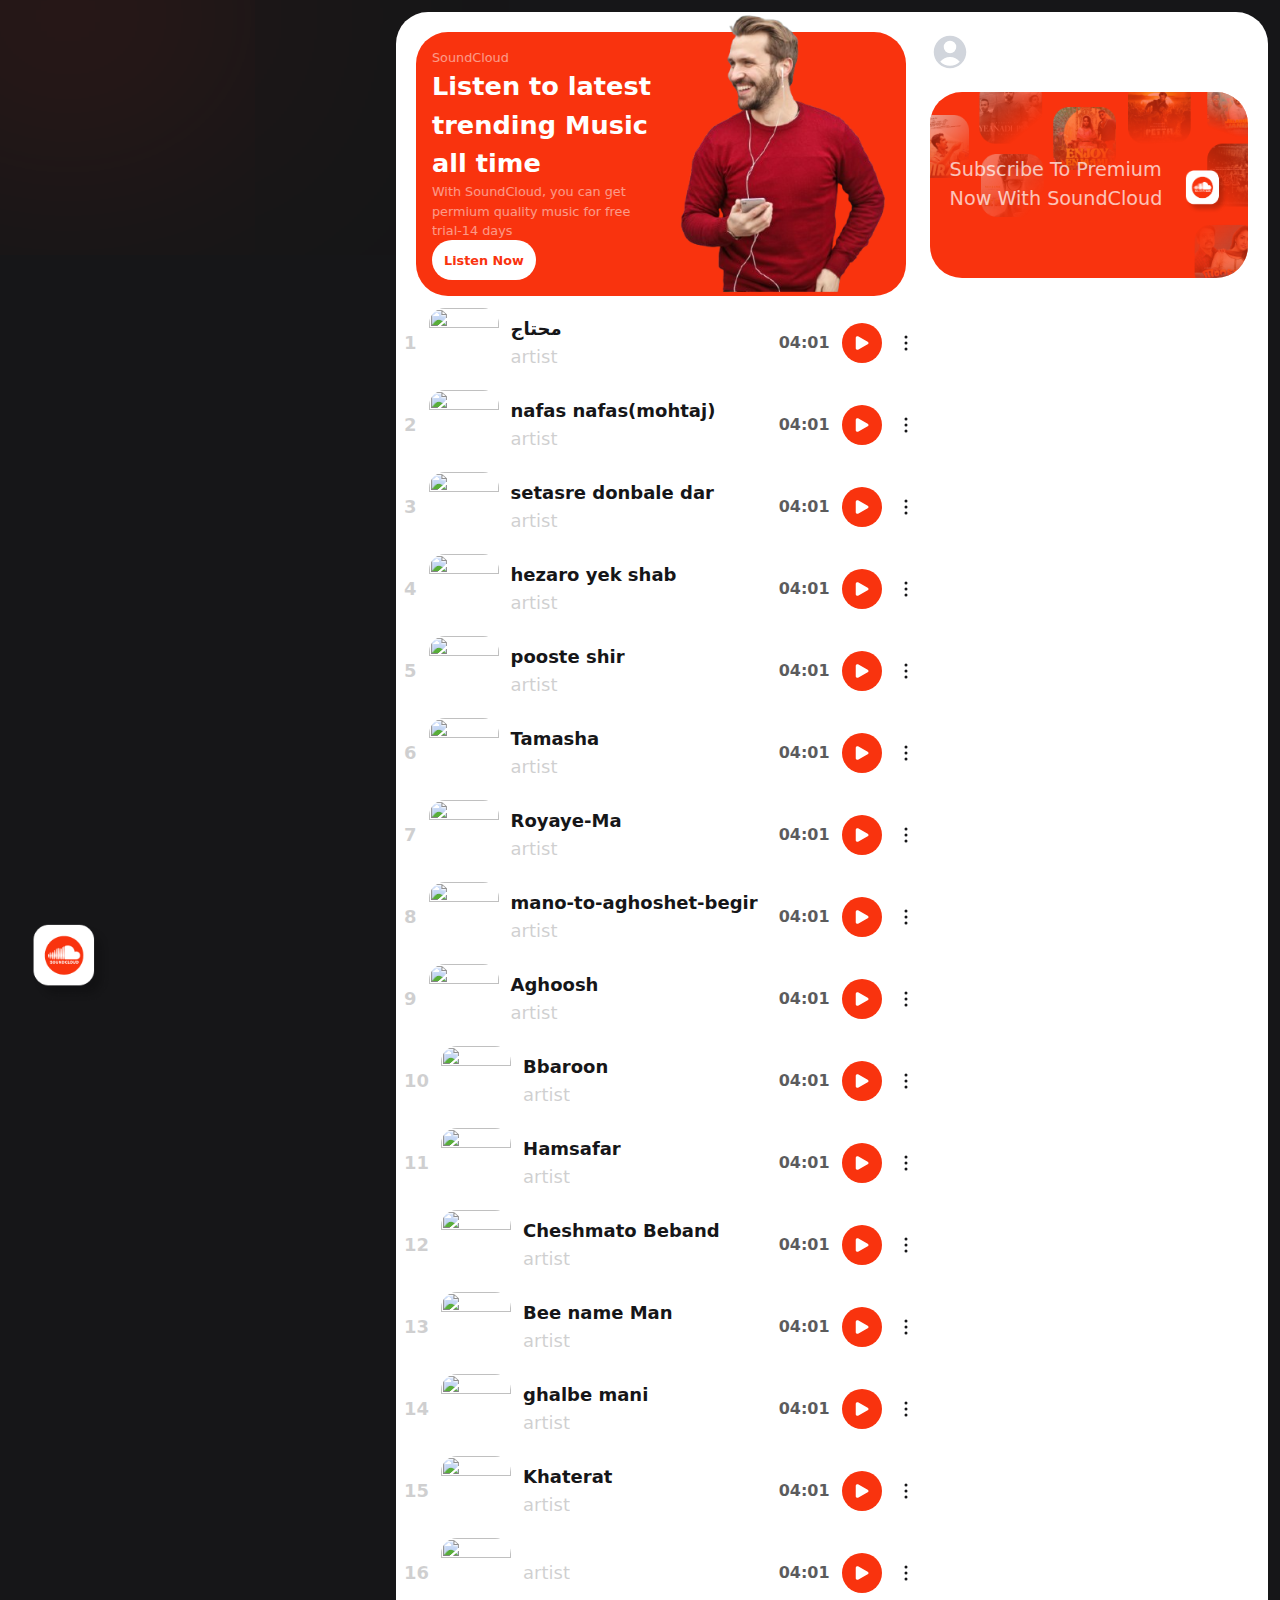
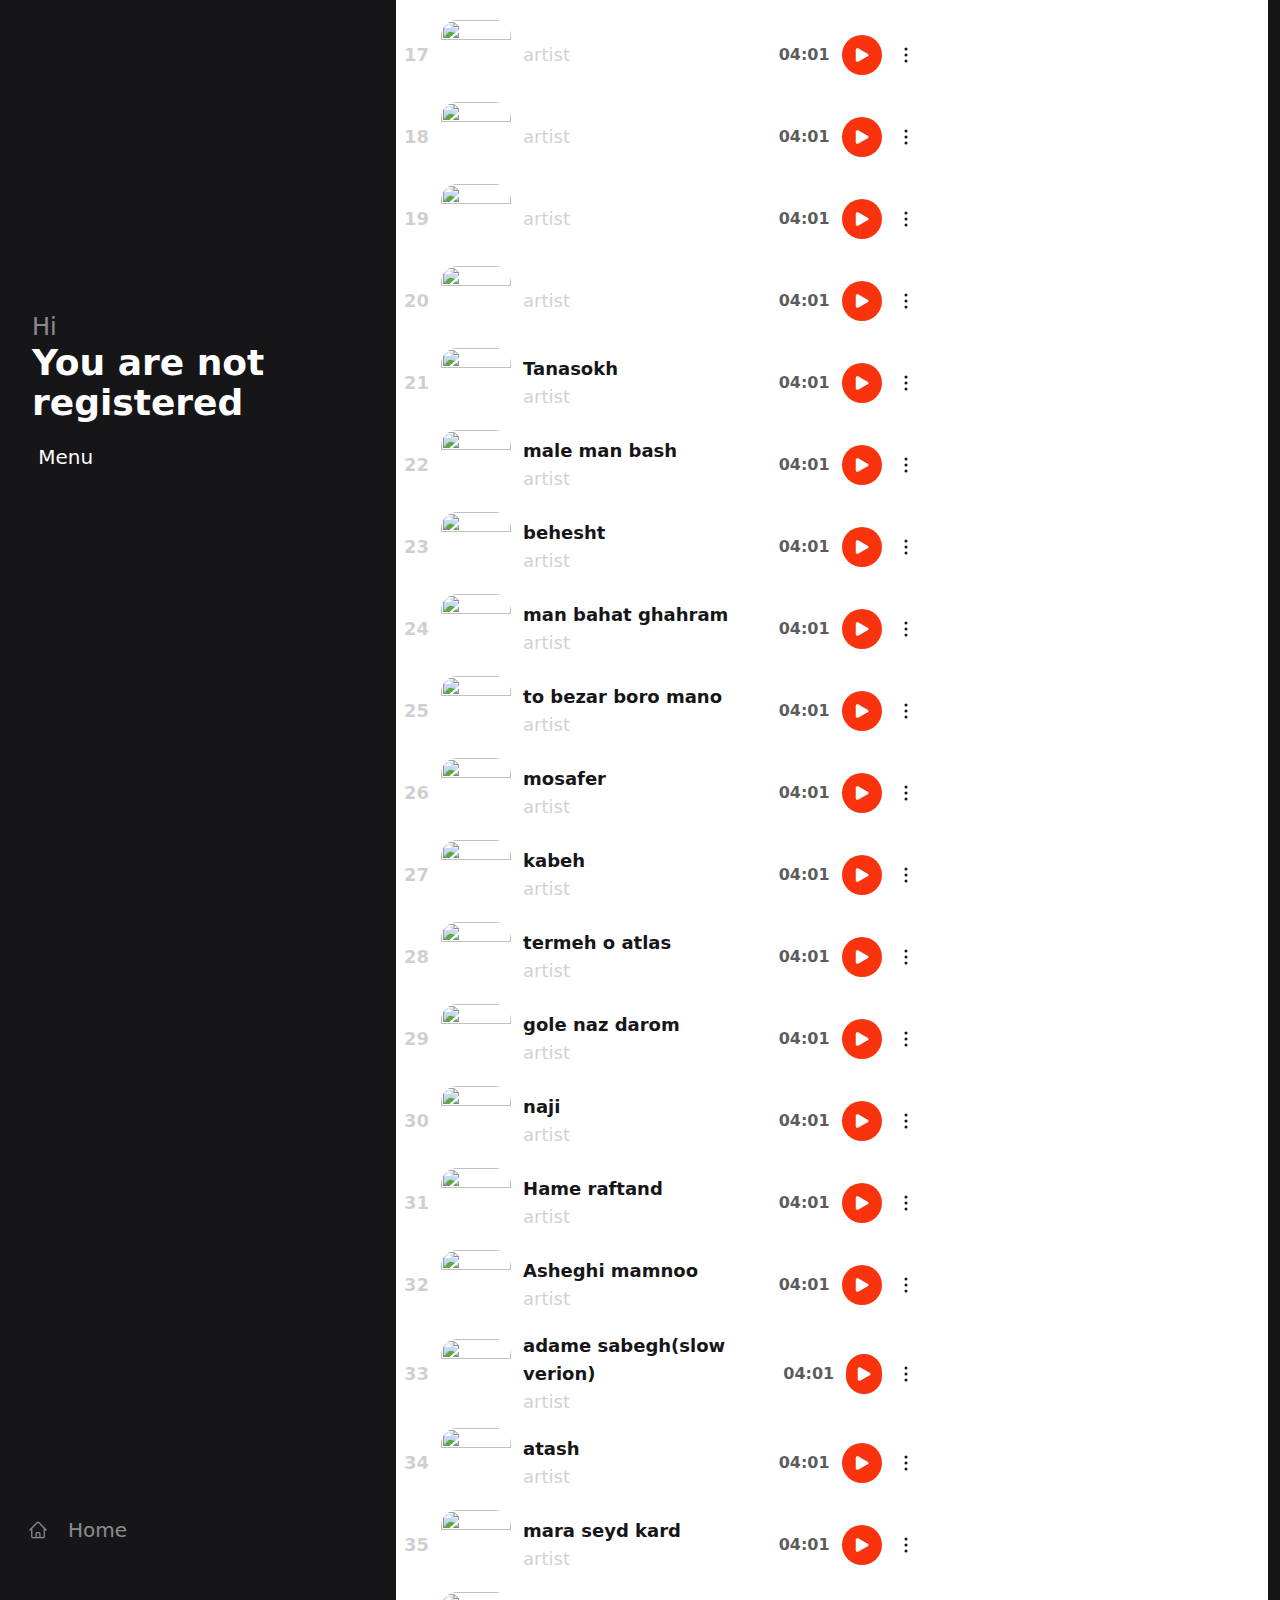
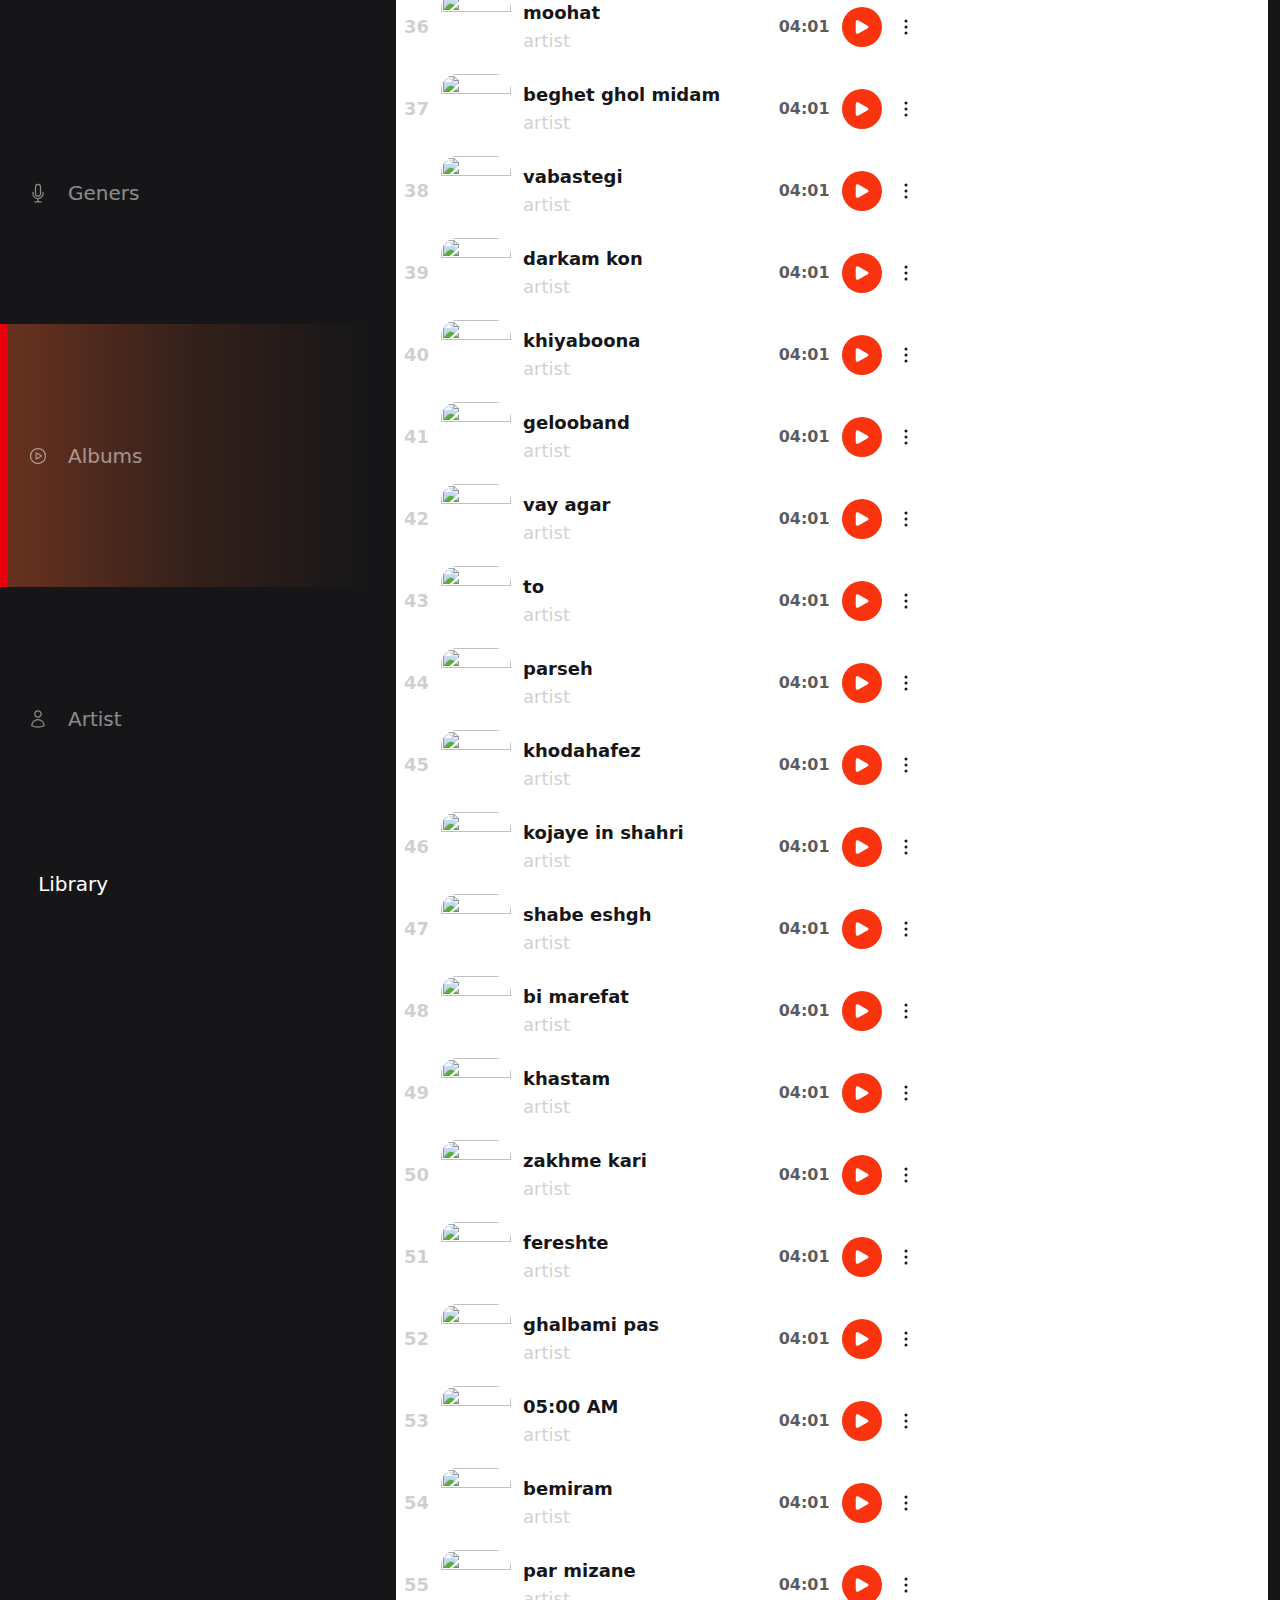
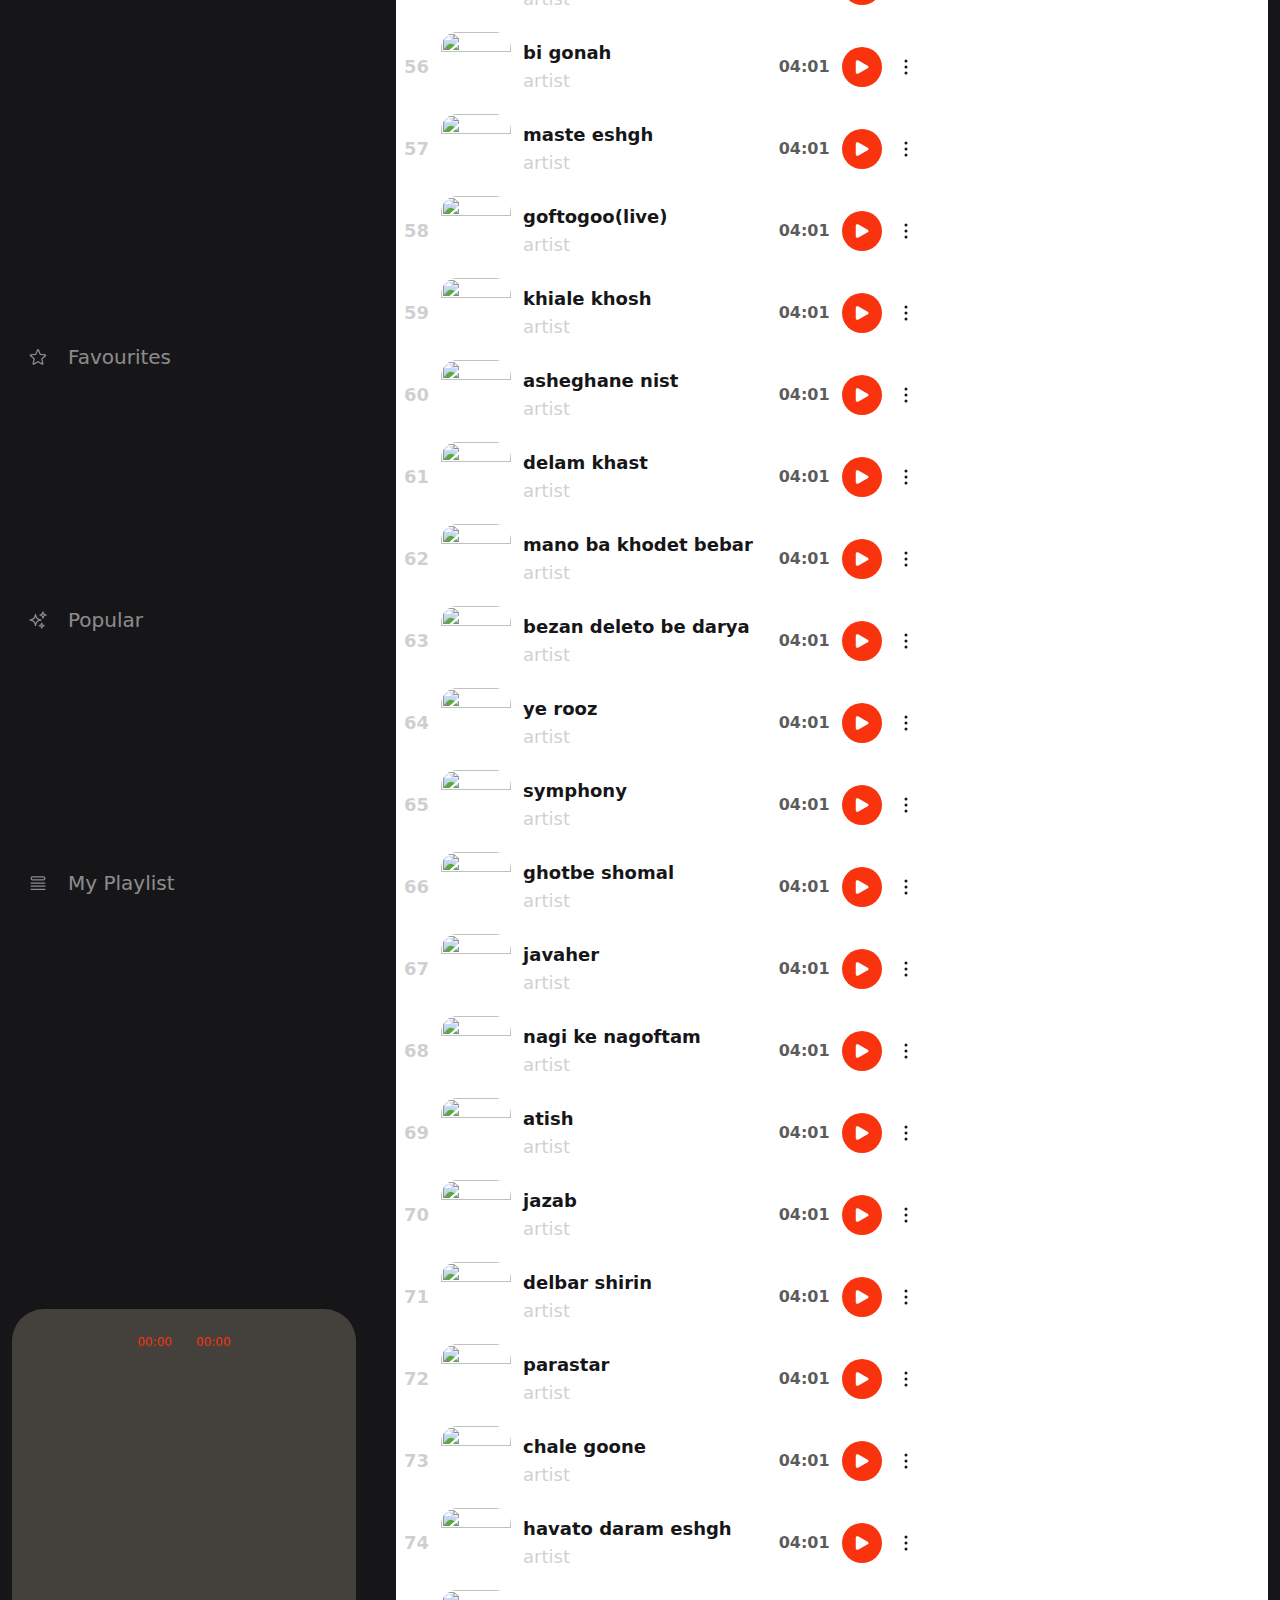
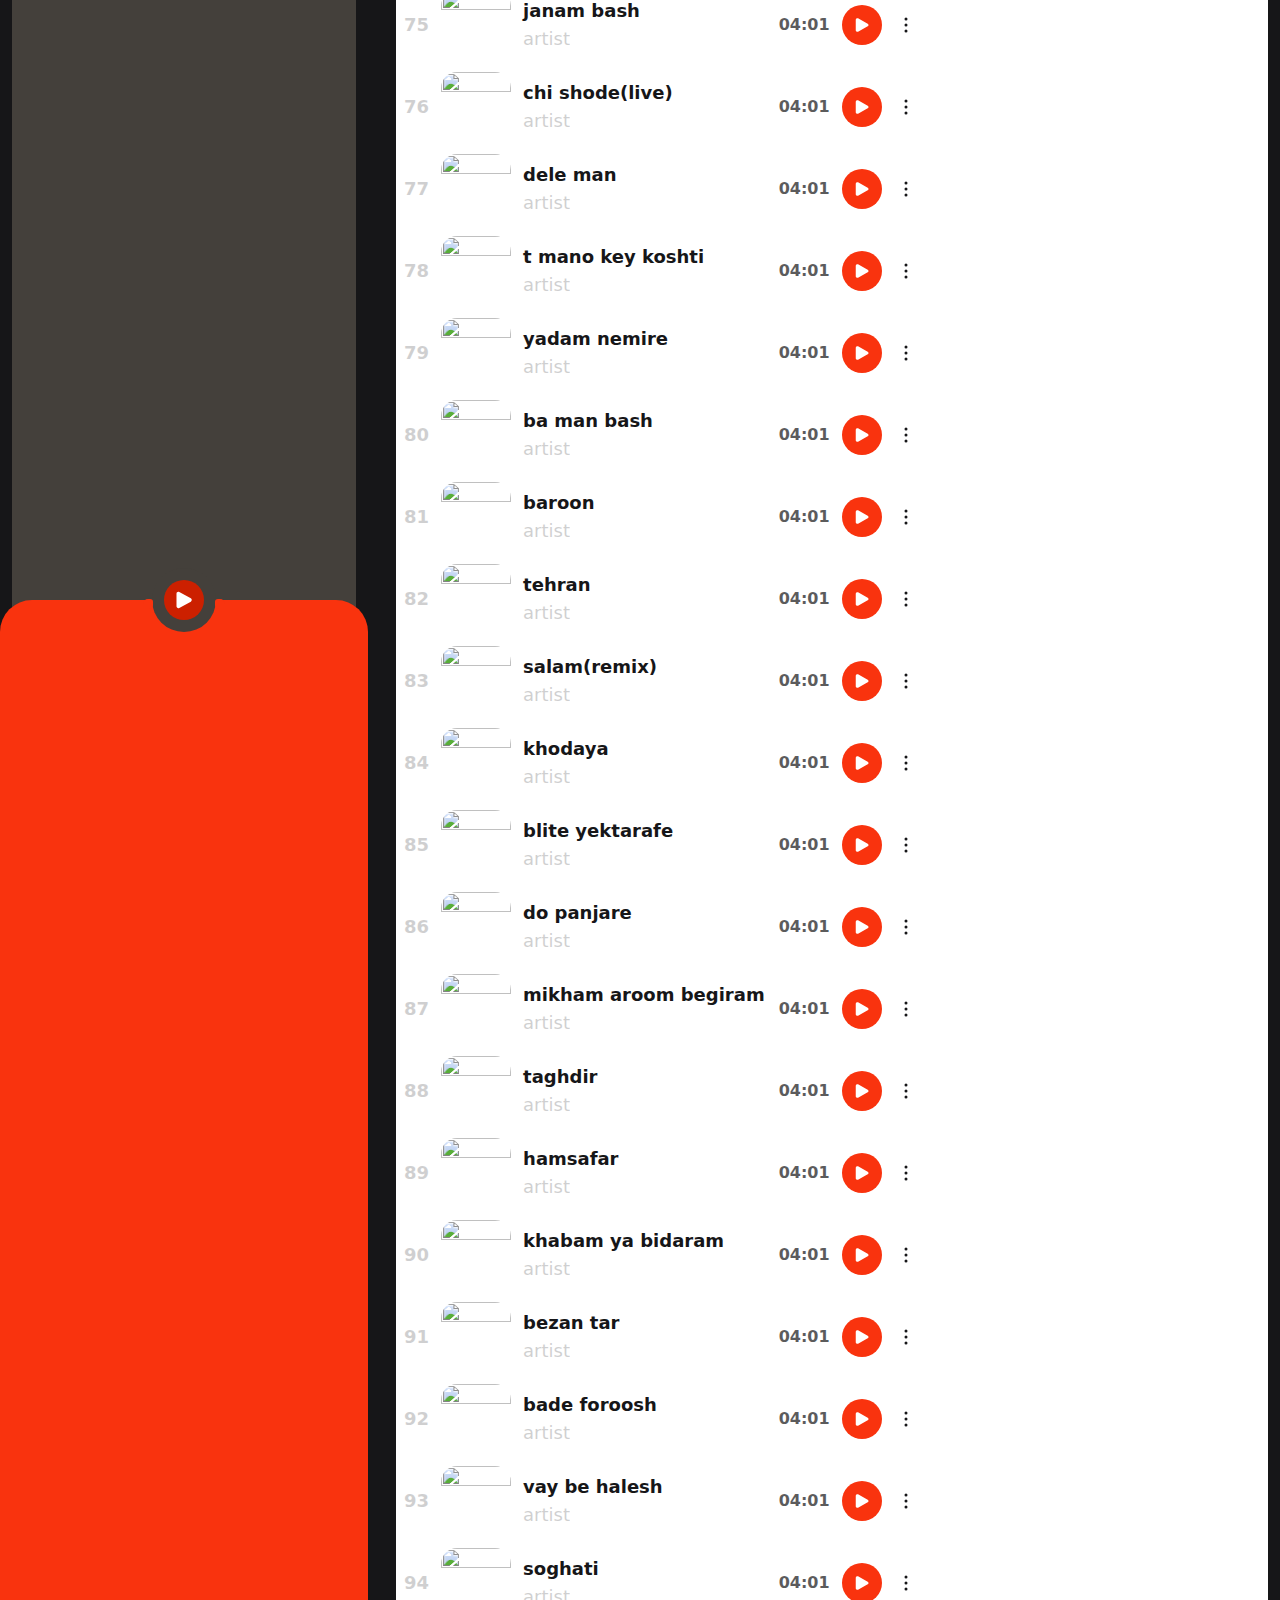
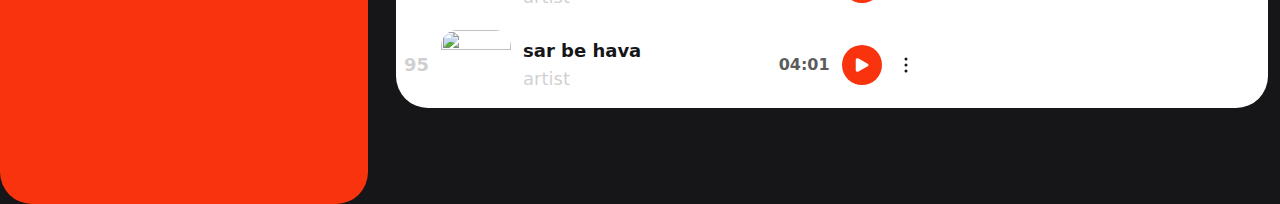
==== commit 80841e38: "end" ====
--- a/assets/pages/albums.html
+++ b/assets/pages/albums.html
@@ -69,7 +69,10 @@
             <path stroke-linecap="round" stroke-linejoin="round"
                 d="M12 6.75a.75.75 0 1 1 0-1.5.75.75 0 0 1 0 1.5ZM12 12.75a.75.75 0 1 1 0-1.5.75.75 0 0 1 0 1.5ZM12 18.75a.75.75 0 1 1 0-1.5.75.75 0 0 1 0 1.5Z" />
         </symbol>
-
+        <symbol id="pause" xmlns="http://www.w3.org/2000/svg" fill="none" viewBox="0 0 24 24" stroke-width="1.5" stroke="currentColor" class="size-6">
+            <path stroke-linecap="round" stroke-linejoin="round" d="M15.75 5.25v13.5m-7.5-13.5v13.5" />
+          </symbol>
+          
 
     </svg>
     <header class="w-30-p grid grid-cols-1 grid-rows-1 py-4 pr-4">
@@ -78,7 +81,7 @@
             <div class="grid grid-cols-1 grid-rows-1 pl-8 relative">
                 <div class="flex justify-start items-center">
                     <figure>
-                        <img src="assets/img/Group1.png" width="79" height="79" alt="">
+                        <img src="../img/Group1.png" width="79" height="79" alt="">
                     </figure>
                 </div>
                 <div>
@@ -239,44 +242,16 @@
             <div class="grid p-3 relative">
                 <div class="bg-stone-700 rounded-4xl  w-full flex items-start pt-5 px-2">
                     <div class="w-full flex justify-center items-center gap-3">
-                        <div>
-                            <span class="text-gray-200 text-xs">20:00</span>
+                        <audio id="audio" src=""></audio>
+                        <div>
+                            <span class="fulltime text-[#F9330E] text-xs">00:00</span>
                         </div>
                         <div
-                            class="progres flex justify-center items-center gap-1 cursor-pointer *:cursor-pointer *:min-w-0.5 *:max-w-0.5 *:bg-gray-100 *:flex ">
-                            <div></div>
-                            <div></div>
-                            <div></div>
-                            <div></div>
-                            <div></div>
-                            <div></div>
-                            <div></div>
-                            <div></div>
-                            <div></div>
-                            <div></div>
-                            <div></div>
-                            <div></div>
-                            <div></div>
-                            <div></div>
-                            <div></div>
-                            <div></div>
-                            <div></div>
-                            <div></div>
-                            <div></div>
-                            <div></div>
-                            <div></div>
-                            <div></div>
-                            <div></div>
-                            <div></div>
-                            <div></div>
-                            <div></div>
-                            <div></div>
-                            <div></div>
-                            <div></div>
-                            <div></div>
-                        </div>
-                        <div>
-                            <span class="text-gray-200 text-xs">20:00</span>
+                            class="progres flex justify-center items-center cursor-pointer *:cursor-pointer  *:flex ">
+
+                        </div>
+                        <div>
+                            <span class="progrestime text-[#F9330E] text-xs">00:00</span>
                         </div>
                     </div>
                 </div>
@@ -297,18 +272,18 @@
                     <div class="flex justify-around items-center w-full">
                         <div>
                             <figure>
-                                <img src="assets/img/Rectangle 8.png" alt="">
+                                <img class="player-img object-cover rounded-2xl overflow-hidden" src="assets/img/Rectangle 8.png" width="80" alt="">
                             </figure>
                         </div>
                         <div>
                             <div>
-                                <h4 class="text-wite-one">
-                                    Life of Bachelor....
+                                <h4 class="singername text-wite-one">
+                                    
                                 </h4>
                             </div>
                             <div>
-                                <h6 class="text-wite-one opacity-50">
-                                    Bachelor
+                                <h6 class=" trackname text-wite-one opacity-50">
+                                    
                                 </h6>
                             </div>
                         </div>
@@ -347,7 +322,7 @@
                         </div>
                         <div>
                             <figure class="h-full">
-                                <img class="h-[130%] translate-y-[-18.5%] object-cover" src="assets/img/q.png" alt="">
+                                <img class="h-[140%] translate-y-[-25%] object-cover" src="../img/pexels-olly-846741-removebg-preview.png" alt="">
                             </figure>
                         </div>
                     </div>
@@ -372,7 +347,7 @@
                                 </div>
                                 <div>
                                     <figure>
-                                        <img src="assets/img/Group1.png" width="79" height="79" alt="">
+                                        <img src="../img/Group1.png" width="79" height="79" alt="">
                                     </figure>
                                 </div>
                             </div>
--- a/assets/styles/style.css
+++ b/assets/styles/style.css
@@ -529,9 +529,6 @@
   }
 }
 @layer utilities {
-  .collapse {
-    visibility: collapse;
-  }
   .absolute {
     position: absolute;
   }
@@ -547,15 +544,15 @@
   .left-0 {
     left: calc(var(--spacing) * 0);
   }
+  .left-\[-100px\] {
+    left: -100px;
+  }
   .left-\[50\%\] {
     left: 50%;
   }
   .z-\[-10\] {
     z-index: -10;
   }
-  .block {
-    display: block;
-  }
   .flex {
     display: flex;
   }
@@ -565,24 +562,8 @@
   .hidden {
     display: none;
   }
-  .inline {
-    display: inline;
-  }
   .inline-block {
     display: inline-block;
-  }
-  .inline-flex {
-    display: inline-flex;
-  }
-  .list-item {
-    display: list-item;
-  }
-  .table {
-    display: table;
-  }
-  .size-5 {
-    width: calc(var(--spacing) * 5);
-    height: calc(var(--spacing) * 5);
   }
   .size-6 {
     width: calc(var(--spacing) * 6);
@@ -601,8 +582,11 @@
   .h-16 {
     height: calc(var(--spacing) * 16);
   }
-  .h-20 {
-    height: calc(var(--spacing) * 20);
+  .h-24 {
+    height: calc(var(--spacing) * 24);
+  }
+  .h-96 {
+    height: calc(var(--spacing) * 96);
   }
   .h-\[60\%\] {
     height: 60%;
@@ -610,12 +594,12 @@
   .h-\[130\%\] {
     height: 130%;
   }
+  .h-\[140\%\] {
+    height: 140%;
+  }
   .h-full {
     height: 100%;
   }
-  .h-screen {
-    height: 100vh;
-  }
   .w-5 {
     width: calc(var(--spacing) * 5);
   }
@@ -625,8 +609,11 @@
   .w-16 {
     width: calc(var(--spacing) * 16);
   }
-  .w-20 {
-    width: calc(var(--spacing) * 20);
+  .w-24 {
+    width: calc(var(--spacing) * 24);
+  }
+  .w-30 {
+    width: calc(var(--spacing) * 30);
   }
   .w-30-p {
     width: var(--spacing-30-p);
@@ -643,34 +630,30 @@
   .w-\[60\%\] {
     width: 60%;
   }
-  .w-\[60\] {
-    width: 60;
-  }
   .w-full {
     width: 100%;
   }
-  .w-screen {
-    width: 100vw;
-  }
   .grow {
     flex-grow: 1;
-  }
-  .border-collapse {
-    border-collapse: collapse;
   }
   .translate-y-\[-18\.5\%\] {
     --tw-translate-y: -18.5%;
     translate: var(--tw-translate-x) var(--tw-translate-y);
   }
+  .translate-y-\[-20\%\] {
+    --tw-translate-y: -20%;
+    translate: var(--tw-translate-x) var(--tw-translate-y);
+  }
+  .translate-y-\[-25\%\] {
+    --tw-translate-y: -25%;
+    translate: var(--tw-translate-x) var(--tw-translate-y);
+  }
   .transform {
     transform: var(--tw-rotate-x) var(--tw-rotate-y) var(--tw-rotate-z) var(--tw-skew-x) var(--tw-skew-y);
   }
   .cursor-pointer {
     cursor: pointer;
   }
-  .resize {
-    resize: both;
-  }
   .grid-flow-col {
     grid-auto-flow: column;
   }
@@ -695,9 +678,6 @@
   .items-start {
     align-items: flex-start;
   }
-  .items-stretch {
-    align-items: stretch;
-  }
   .justify-around {
     justify-content: space-around;
   }
@@ -719,24 +699,23 @@
   .overflow-hidden {
     overflow: hidden;
   }
+  .overflow-visible {
+    overflow: visible;
+  }
   .overflow-x-hidden {
     overflow-x: hidden;
   }
+  .overflow-y-scroll {
+    overflow-y: scroll;
+  }
   .rounded-2xl {
     border-radius: var(--radius-2xl);
   }
-  .rounded-3xl {
-    border-radius: var(--radius-3xl);
-  }
   .rounded-4xl {
     border-radius: var(--radius-4xl);
   }
   .rounded-full {
     border-radius: calc(infinity * 1px);
-  }
-  .border {
-    border-style: var(--tw-border-style);
-    border-width: 1px;
   }
   .border-l-8 {
     border-left-style: var(--tw-border-style);
@@ -754,9 +733,6 @@
   .bg-black-one {
     background-color: var(--color-black-one);
   }
-  .bg-red-800 {
-    background-color: var(--color-red-800);
-  }
   .bg-red-one {
     background-color: var(--color-red-one);
   }
@@ -765,6 +741,9 @@
   }
   .bg-transparent {
     background-color: transparent;
+  }
+  .bg-white {
+    background-color: var(--color-white);
   }
   .bg-wite-one {
     background-color: var(--color-wite-one);
@@ -794,12 +773,6 @@
   .p-4 {
     padding: calc(var(--spacing) * 4);
   }
-  .p-5 {
-    padding: calc(var(--spacing) * 5);
-  }
-  .p-10 {
-    padding: calc(var(--spacing) * 10);
-  }
   .px-2 {
     padding-inline: calc(var(--spacing) * 2);
   }
@@ -848,10 +821,6 @@
     font-size: var(--text-6xl);
     line-height: var(--tw-leading, var(--text-6xl--line-height));
   }
-  .text-7xl {
-    font-size: var(--text-7xl);
-    line-height: var(--tw-leading, var(--text-7xl--line-height));
-  }
   .text-9xl {
     font-size: var(--text-9xl);
     line-height: var(--tw-leading, var(--text-9xl--line-height));
@@ -889,15 +858,15 @@
     --tw-font-weight: var(--font-weight-semibold);
     font-weight: var(--font-weight-semibold);
   }
+  .text-\[\#302C42\] {
+    color: #302C42;
+  }
   .text-\[\#F9330E\] {
     color: #F9330E;
   }
   .text-amber-400 {
     color: var(--color-amber-400);
   }
-  .text-black {
-    color: var(--color-black);
-  }
   .text-black-one {
     color: var(--color-black-one);
   }
@@ -913,18 +882,9 @@
   .text-green-500 {
     color: var(--color-green-500);
   }
-  .text-red-600 {
-    color: var(--color-red-600);
-  }
-  .text-white {
-    color: var(--color-white);
-  }
   .text-wite-one {
     color: var(--color-wite-one);
   }
-  .underline {
-    text-decoration-line: underline;
-  }
   .opacity-0 {
     opacity: 0%;
   }
@@ -937,12 +897,11 @@
   .opacity-50 {
     opacity: 50%;
   }
+  .opacity-60 {
+    opacity: 60%;
+  }
   .opacity-70 {
     opacity: 70%;
-  }
-  .outline {
-    outline-style: var(--tw-outline-style);
-    outline-width: 1px;
   }
   .\*\:flex {
     :is(& > *) {
@@ -1038,7 +997,7 @@
   content: "";
   width: 10px;
   height: 10px;
-  background-color: #F9330E;
+  background-color: #f9330e;
   display: flex;
   position: absolute;
   top: 61%;
@@ -1050,7 +1009,7 @@
   content: "";
   width: 10px;
   height: 10px;
-  background-color: #F9330E;
+  background-color: #f9330e;
   display: flex;
   position: absolute;
   top: 61%;
@@ -1063,6 +1022,119 @@
   background-position: center;
   background-size: cover;
   background-repeat: no-repeat;
+}
+.progress-bar {
+  display: flex;
+  align-items: center;
+  height: 5px;
+  background-color: #f0f0f0;
+}
+.bar {
+  width: 5px;
+  height: 100%;
+  background-color: #ccc;
+  transition: background-color 0.3s;
+  border-radius: 30px;
+}
+.bar.active {
+  background-color: #f16c0d;
+}
+.footer {
+  width: 300px;
+  height: 400px;
+  position: relative;
+  overflow: hidden;
+  border-radius: 30px;
+  &::before {
+    content: "";
+    position: absolute;
+    top: 0;
+    left: 180%;
+    height: 100%;
+    width: 100%;
+    background: rgba(255, 255, 255, 0.3);
+    z-index: 1;
+    transform: skew(45deg);
+    transition: 0.5s;
+  }
+  &:hover {
+    > ::before {
+      left: -180%;
+    }
+    > img {
+      filter: grayscale(0%);
+      transform: scale(1.1);
+    }
+    > h2 {
+      transform: perspective(400px) rotateY(0deg);
+    }
+    > ul {
+      transform: perspective(800px) rotateY(0deg);
+      > li {
+        transform: perspective(800px) rotateY(0deg);
+        &:nth-child(1) {
+          transition-delay: 0.2s;
+        }
+        &:nth-child(2) {
+          transition-delay: 0.6s;
+        }
+        &:nth-child(3) {
+          transition-delay: 0.8s;
+        }
+        > svg {
+          fill: #f5f8ff;
+        }
+      }
+    }
+  }
+  > img {
+    height: 400px;
+    width: 300px;
+    filter: grayscale(100%);
+    transition: 2s;
+    object-fit: cover;
+  }
+  > h2 {
+    background: var(--one-x);
+    color: #fff;
+    text-align: center;
+    margin: 0;
+    padding: 10px 0;
+    position: absolute;
+    bottom: 0;
+    width: 100%;
+    transform: perspective(400px) rotateY(90deg);
+    transform-origin: right;
+    transition: 1s;
+  }
+  > ul {
+    position: absolute;
+    top: 10px;
+    left: 0px;
+    margin: 0;
+    padding: 0;
+    list-style: none;
+    background: rgba(255, 255, 255, 0);
+    > li {
+      background: #333;
+      height: 40px;
+      width: 40px;
+      text-align: center;
+      line-height: 40px;
+      transform: perspective(800px) rotateY(90deg);
+      transition: 0.5s;
+      transform-origin: left;
+      > a {
+        color: var(--one-x);
+        background: rgba(255, 255, 255, 0);
+      }
+    }
+  }
+  >h6 {
+    font-size: 3vw;
+    color: var(--four-x);
+    text-shadow: 0px 0px 5px var(--four-x);
+  }
 }
 @supports (-moz-orient: inline) {
   @layer base {
@@ -1086,7 +1158,6 @@
       --tw-gradient-via-position: 50%;
       --tw-gradient-to-position: 100%;
       --tw-font-weight: initial;
-      --tw-outline-style: solid;
     }
   }
 }
@@ -1207,8 +1278,3 @@
   syntax: "*";
   inherits: false;
 }
-@property --tw-outline-style {
-  syntax: "*";
-  inherits: false;
-  initial-value: solid;
-}
